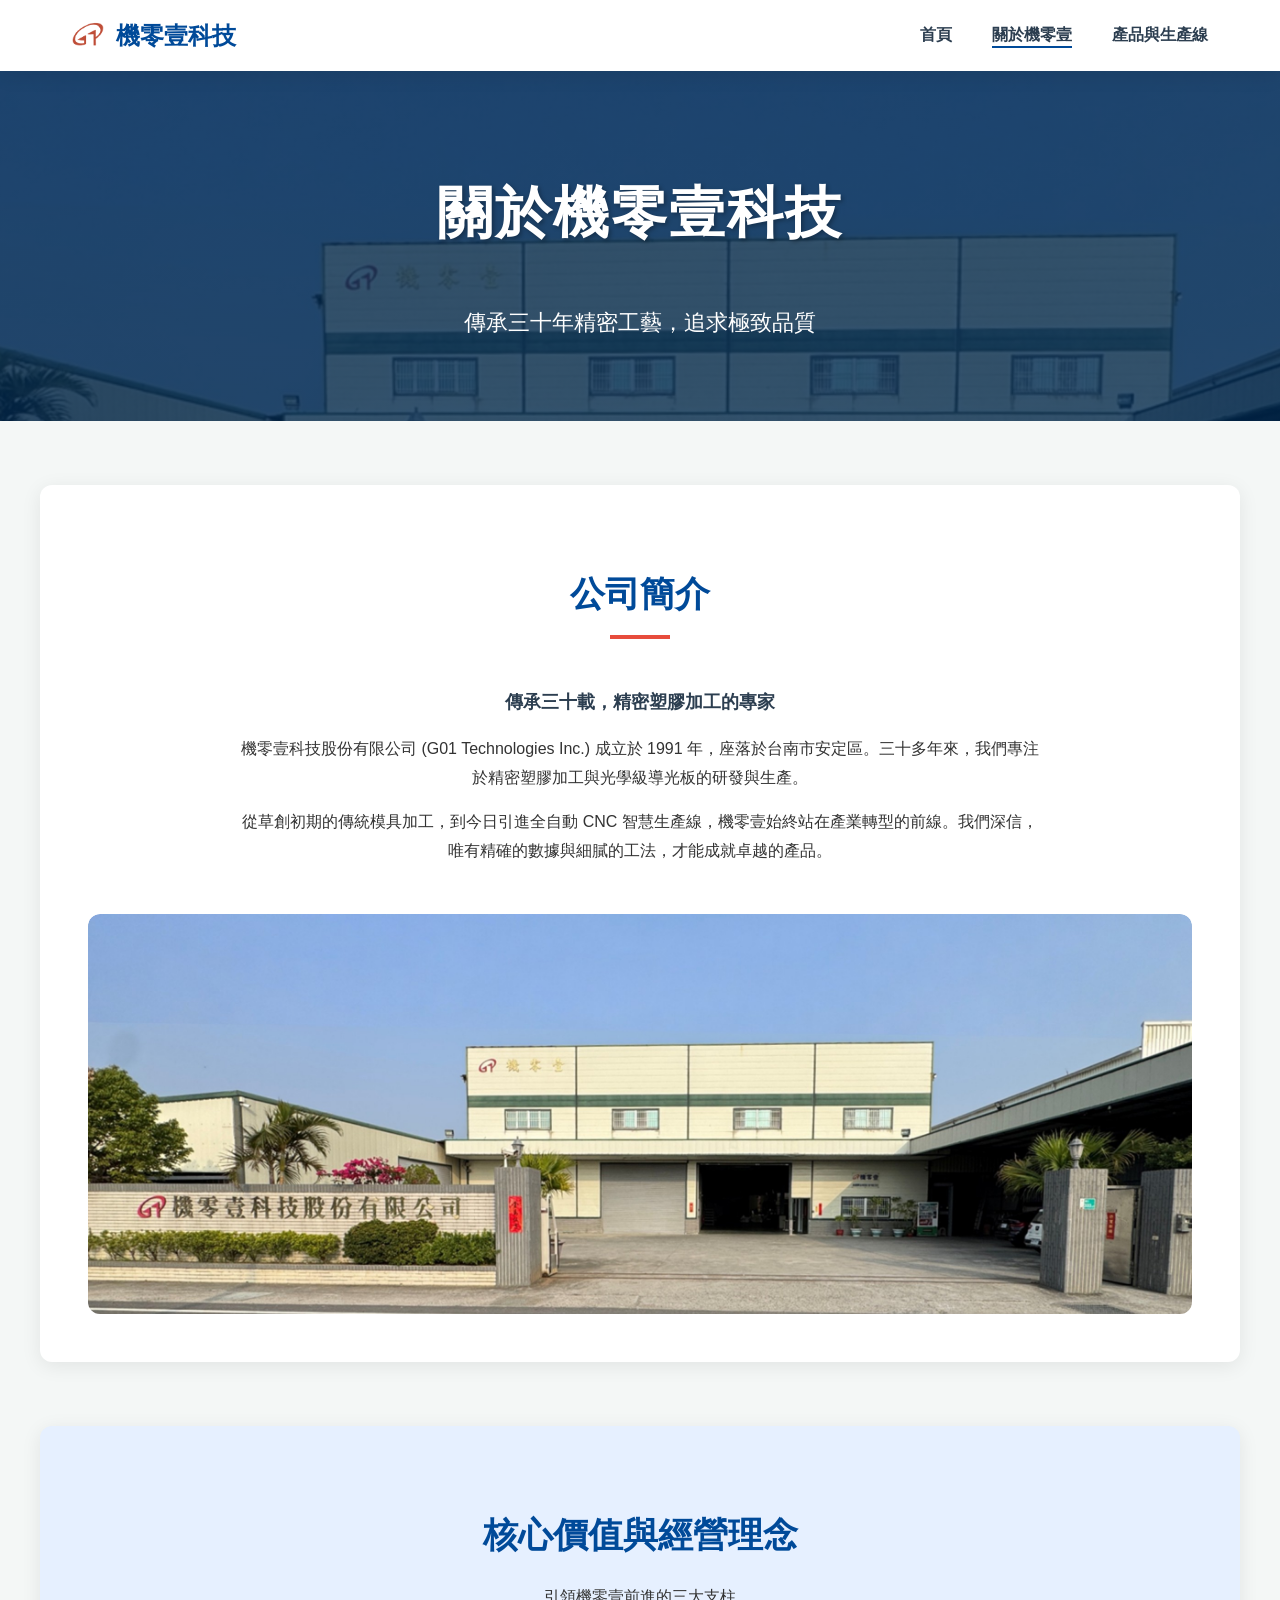
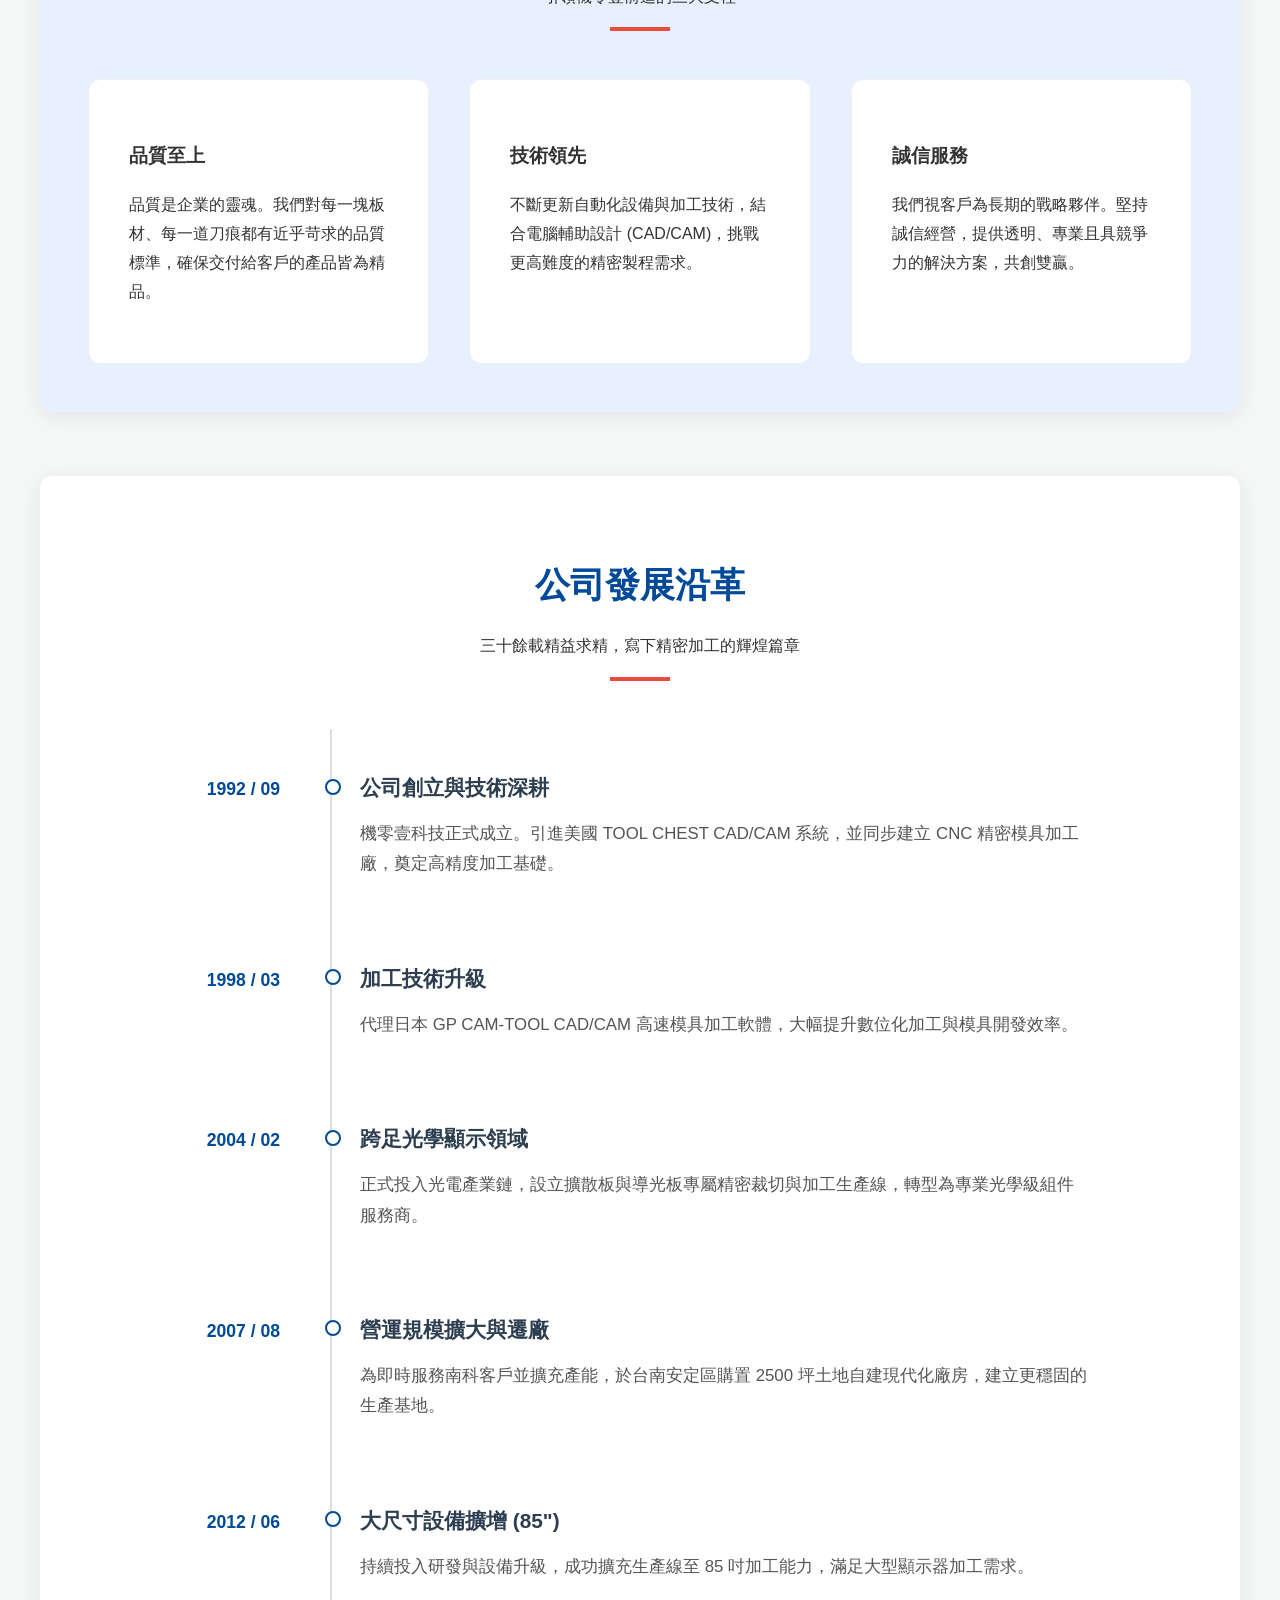
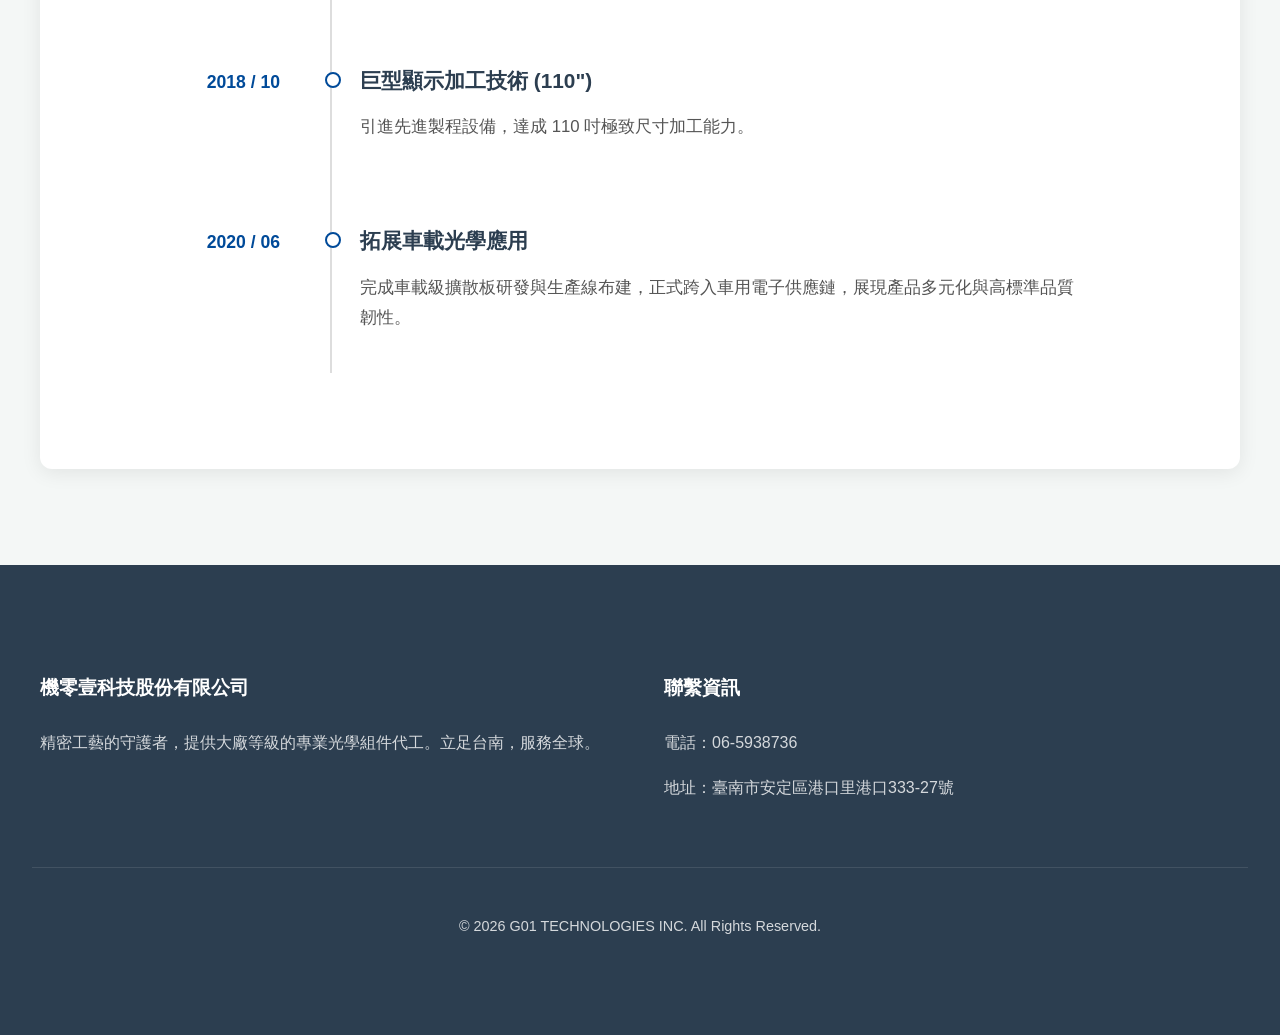
==== about.html @ 7738ad8c "Update Logo icon and modify time line (in about.html)" ====
<!DOCTYPE html>
<html lang="zh-TW">
<head>
    <meta charset="UTF-8">
    <meta name="viewport" content="width=device-width, initial-scale=1.0">
    <title>關於機零壹 - 機零壹科技股份有限公司</title>
    <link rel="icon" href="assets/images/機零壹Logo.jpg" type="image/jpeg">
    <link rel="stylesheet" href="assets/style.css">
</head>
<body>
    <header>
        <nav>
            <a href="index.html" class="logo">
                <img src="assets/images/53ba9e29c291a5ccbac14b55e2edae43.jpg" alt="G01 Logo">
                <span>機零壹科技</span>
            </a>
            <ul class="nav-links">
                <li><a href="index.html">首頁</a></li>
                <li><a href="about.html" class="active">關於機零壹</a></li>
                <li><a href="products.html">產品與生產線</a></li>
            </ul>
        </nav>
    </header>

    <main>
        <div class="hero" style="height: 350px; background-image: linear-gradient(rgba(0,40,80,0.8), rgba(0,40,80,0.8)), url('assets/images/大門.jpg');">
            <h1>關於機零壹科技</h1>
            <p>傳承三十年精密工藝，追求極致品質</p>
        </div>

        <section id="company-profile" style="text-align: center;">
            <div class="section-title">
                <h2>公司簡介</h2>
            </div>
            <div style="max-width: 800px; margin: 0 auto 3rem auto;">
                <p style="font-size: 1.1rem; color: var(--secondary-color); font-weight: 600; margin-bottom: 1rem;">傳承三十載，精密塑膠加工的專家</p>
                <p>機零壹科技股份有限公司 (G01 Technologies Inc.) 成立於 1991 年，座落於台南市安定區。三十多年來，我們專注於精密塑膠加工與光學級導光板的研發與生產。</p>
                <p>從草創初期的傳統模具加工，到今日引進全自動 CNC 智慧生產線，機零壹始終站在產業轉型的前線。我們深信，唯有精確的數據與細膩的工法，才能成就卓越的產品。</p>
            </div>
            <div class="block-image" style="width: 100%; max-height: 400px; overflow: hidden; border-radius: 12px;">
                <img src="assets/images/大門.jpg" alt="公司大門" style="width: 100%; height: 100%; object-fit: cover;">
            </div>
        </section>

        <section id="philosophy" style="background-color: var(--primary-light); border: none;">
            <div class="section-title">
                <h2>核心價值與經營理念</h2>
                <p>引領機零壹前進的三大支柱</p>
            </div>
            <div class="grid">
                <div class="card">
                    <h3>品質至上</h3>
                    <p>品質是企業的靈魂。我們對每一塊板材、每一道刀痕都有近乎苛求的品質標準，確保交付給客戶的產品皆為精品。</p>
                </div>
                <div class="card">
                    <h3>技術領先</h3>
                    <p>不斷更新自動化設備與加工技術，結合電腦輔助設計 (CAD/CAM)，挑戰更高難度的精密製程需求。</p>
                </div>
                <div class="card">
                    <h3>誠信服務</h3>
                    <p>我們視客戶為長期的戰略夥伴。堅持誠信經營，提供透明、專業且具競爭力的解決方案，共創雙贏。</p>
                </div>
            </div>
        </section>

        <section id="history">
            <div class="section-title">
                <h2>公司發展沿革</h2>
                <p>三十餘載精益求精，寫下精密加工的輝煌篇章</p>
            </div>
            
            <div class="timeline">
                <div class="timeline-item">
                    <div class="timeline-date">1992 / 09</div>
                    <div class="timeline-content">
                        <h4>公司創立與技術深耕</h4>
                        <p>機零壹科技正式成立。引進美國 TOOL CHEST CAD/CAM 系統，並同步建立 CNC 精密模具加工廠，奠定高精度加工基礎。</p>
                    </div>
                </div>

                <div class="timeline-item">
                    <div class="timeline-date">1998 / 03</div>
                    <div class="timeline-content">
                        <h4>加工技術升級</h4>
                        <p>代理日本 GP CAM-TOOL CAD/CAM 高速模具加工軟體，大幅提升數位化加工與模具開發效率。</p>
                    </div>
                </div>

                <div class="timeline-item">
                    <div class="timeline-date">2004 / 02</div>
                    <div class="timeline-content">
                        <h4>跨足光學顯示領域</h4>
                        <p>正式投入光電產業鏈，設立擴散板與導光板專屬精密裁切與加工生產線，轉型為專業光學級組件服務商。</p>
                    </div>
                </div>

                <div class="timeline-item">
                    <div class="timeline-date">2007 / 08</div>
                    <div class="timeline-content">
                        <h4>營運規模擴大與遷廠</h4>
                        <p>為即時服務南科客戶並擴充產能，於台南安定區購置 2500 坪土地自建現代化廠房，建立更穩固的生產基地。</p>
                    </div>
                </div>

                <div class="timeline-item">
                    <div class="timeline-date">2012 / 06</div>
                    <div class="timeline-content">
                        <h4>大尺寸設備擴增 (85")</h4>
                        <p>持續投入研發與設備升級，成功擴充生產線至 85 吋加工能力，滿足大型顯示器加工需求。</p>
                    </div>
                </div>

                <div class="timeline-item">
                    <div class="timeline-date">2018 / 10</div>
                    <div class="timeline-content">
                        <h4>巨型顯示加工技術 (110")</h4>
                        <p>引進先進製程設備，達成 110 吋極致尺寸加工能力。</p>
                    </div>
                </div>

                <div class="timeline-item">
                    <div class="timeline-date">2020 / 06</div>
                    <div class="timeline-content">
                        <h4>拓展車載光學應用</h4>
                        <p>完成車載級擴散板研發與生產線布建，正式跨入車用電子供應鏈，展現產品多元化與高標準品質韌性。</p>
                    </div>
                </div>
            </div>
        </section>
    </main>

    <footer>
        <div class="footer-content">
            <div class="footer-section">
                <h4>機零壹科技股份有限公司</h4>
                <p>精密工藝的守護者，提供大廠等級的專業光學組件代工。立足台南，服務全球。</p>
            </div>
            <div class="footer-section">
                <h4>聯繫資訊</h4>
                <p>電話：06-5938736</p>
                <p>地址：臺南市安定區港口里港口333-27號</p>
            </div>
        </div>
        <div class="footer-bottom">
            <p>&copy; 2026 G01 TECHNOLOGIES INC. All Rights Reserved.</p>
        </div>
    </footer>
</body>
</html>
---- assets/style.css ----
/* G01 Technology - Professional Style */
:root {
    --primary-color: #004a99;
    --primary-light: #e6f0ff;
    --secondary-color: #2c3e50;
    --accent-color: #e74c3c;
    --bg-color: #f4f7f6;
    --text-color: #333;
    --white: #ffffff;
    --shadow: 0 4px 20px rgba(0,0,0,0.08);
}

* {
    box-sizing: border-box;
    transition: all 0.3s ease;
}

body {
    font-family: 'Segoe UI', "Microsoft JhengHei", Arial, sans-serif;
    line-height: 1.8;
    color: var(--text-color);
    background-color: var(--bg-color);
    margin: 0;
}

header {
    background-color: rgba(255,255,255,0.95);
    backdrop-filter: blur(10px);
    box-shadow: var(--shadow);
    position: sticky;
    top: 0;
    z-index: 1000;
}

nav {
    display: flex;
    justify-content: space-between;
    align-items: center;
    max-width: 1200px;
    margin: 0 auto;
    padding: 0.8rem 2rem;
}

.logo {
    display: flex;
    align-items: center;
    text-decoration: none;
    font-weight: 800;
    font-size: 1.5rem;
    color: var(--primary-color);
}

.logo img {
    height: 45px;
    width: auto;
    object-fit: contain;
    margin-right: 12px;
}

.nav-links {
    list-style: none;
    display: flex;
    gap: 2.5rem;
    margin: 0;
}

.nav-links a {
    text-decoration: none;
    color: var(--secondary-color);
    font-weight: 600;
    position: relative;
}

.nav-links a:after {
    content: '';
    position: absolute;
    width: 0;
    height: 2px;
    bottom: -5px;
    left: 0;
    background-color: var(--primary-color);
    transition: width 0.3s;
}

.nav-links a:hover:after, .nav-links a.active:after {
    width: 100%;
}

.hero {
    position: relative;
    height: 550px;
    display: flex;
    flex-direction: column;
    justify-content: center;
    align-items: center;
    color: var(--white);
    text-align: center;
    /* 使用深藍色調的半透明遮罩，增強文字辨識度與質感 */
    background: linear-gradient(rgba(0, 15, 30, 0.8), rgba(0, 30, 60, 0.65)), url('images/2db361edc32a4b70044582b040d5e3ff.jpg');
    background-size: cover;
    background-position: center;
    background-attachment: fixed;
}

.hero h1 {
    font-size: 3.5rem;
    margin-bottom: 1rem;
    letter-spacing: 2px;
    text-shadow: 2px 2px 4px rgba(0,0,0,0.3);
}

.hero p {
    font-size: 1.4rem;
    max-width: 800px;
}

section {
    max-width: 1200px;
    margin: 4rem auto;
    padding: 3rem;
    background-color: var(--white);
    border-radius: 12px;
    box-shadow: var(--shadow);
}

.section-title {
    text-align: center;
    margin-bottom: 3rem;
}

.section-title h2 {
    font-size: 2.2rem;
    color: var(--primary-color);
    margin-bottom: 0.5rem;
}

.section-title::after {
    content: '';
    display: block;
    width: 60px;
    height: 4px;
    background-color: var(--accent-color);
    margin: 10px auto;
}

.grid {
    display: grid;
    grid-template-columns: repeat(auto-fit, minmax(320px, 1fr));
    gap: 2.5rem;
}

.card {
    padding: 2.5rem;
    background: var(--white);
    border-radius: 12px;
    border: 1px solid #eee;
    text-align: left;
    height: 100%;
}

.card:hover {
    transform: translateY(-10px);
    box-shadow: 0 15px 35px rgba(0,0,0,0.1);
}

.card i {
    font-size: 2.5rem;
    color: var(--primary-color);
    margin-bottom: 1.5rem;
    display: block;
}

.image-text-block {
    display: flex;
    align-items: center;
    gap: 4rem;
    margin-bottom: 4rem;
}

.image-text-block:nth-child(even) {
    flex-direction: row-reverse;
}

.block-image {
    flex: 1;
}

.block-image img {
    width: 100%;
    border-radius: 12px;
    box-shadow: var(--shadow);
}

.block-text {
    flex: 1;
}

.stats-container {
    background-color: var(--primary-color);
    color: var(--white);
    display: flex;
    justify-content: space-around;
    padding: 4rem 2rem;
    text-align: center;
    border-radius: 12px;
    margin-top: 4rem;
}

.stat-item h3 {
    font-size: 2.5rem;
    margin-bottom: 0;
}

footer {
    background-color: var(--secondary-color);
    color: rgba(255,255,255,0.8);
    padding: 5rem 2rem;
    margin-top: 6rem;
}

.footer-content {
    max-width: 1200px;
    margin: 0 auto;
    display: grid;
    grid-template-columns: repeat(auto-fit, minmax(250px, 1fr));
    gap: 3rem;
    text-align: left;
}

.footer-section h4 {
    color: var(--white);
    margin-bottom: 1.5rem;
    font-size: 1.2rem;
}

.footer-info a {
    color: #3498db;
    text-decoration: none;
}

.footer-bottom {
    border-top: 1px solid rgba(255,255,255,0.1);
    margin-top: 3rem;
    padding-top: 2rem;
    text-align: center;
    font-size: 0.9rem;
}

/* Photo Gallery Specific */
.gallery {
    display: grid;
    grid-template-columns: repeat(auto-fill, minmax(250px, 1fr));
    gap: 15px;
}

.gallery-item {
    overflow: hidden;
    border-radius: 8px;
    height: 200px;
}

.gallery-item img {
    width: 100%;
    height: 100%;
    object-fit: cover;
    transition: transform 0.5s;
}

.gallery-item:hover img {
    transform: scale(1.1);
}

/* Timeline Design */
.timeline {
    position: relative;
    max-width: 900px;
    margin: 3rem auto;
    padding: 0;
}

.timeline::after {
    content: '';
    position: absolute;
    width: 2px;
    background-color: #ddd;
    top: 0;
    bottom: 0;
    left: 140px;
}

.timeline-item {
    padding: 2.5rem 0;
    position: relative;
    display: flex;
    align-items: flex-start;
}

.timeline-date {
    width: 120px;
    padding-right: 30px;
    text-align: right;
    font-weight: 700;
    color: var(--primary-color);
    font-size: 1.1rem;
    flex-shrink: 0;
    margin-top: 5px;
}

.timeline-item::after {
    content: '';
    position: absolute;
    width: 12px;
    height: 12px;
    left: 135px;
    background-color: var(--white);
    border: 2px solid var(--primary-color);
    top: 3.1rem;
    border-radius: 50%;
    z-index: 1;
}

.timeline-content {
    padding-left: 50px;
    flex-grow: 1;
}

.timeline-content h4 {
    margin: 0 0 0.8rem 0;
    color: var(--secondary-color);
    font-size: 1.3rem;
    font-weight: 700;
}

.timeline-content p {
    margin: 0;
    color: #555;
    line-height: 1.8;
    font-size: 1.05rem;
}

@media (max-width: 768px) {
    .timeline::after { left: 15px; }
    .timeline-item { flex-direction: column; padding: 1.5rem 0 1.5rem 40px; }
    .timeline-date { text-align: left; width: auto; padding-bottom: 8px; margin-top: 0; }
    .timeline-item::after { left: 10px; top: 1.9rem; }
    .timeline-content { padding-left: 0; }
}

@media (max-width: 768px) {
    .image-text-block, .image-text-block:nth-child(even) {
        flex-direction: column;
    }
    .hero h1 { font-size: 2.5rem; }
}
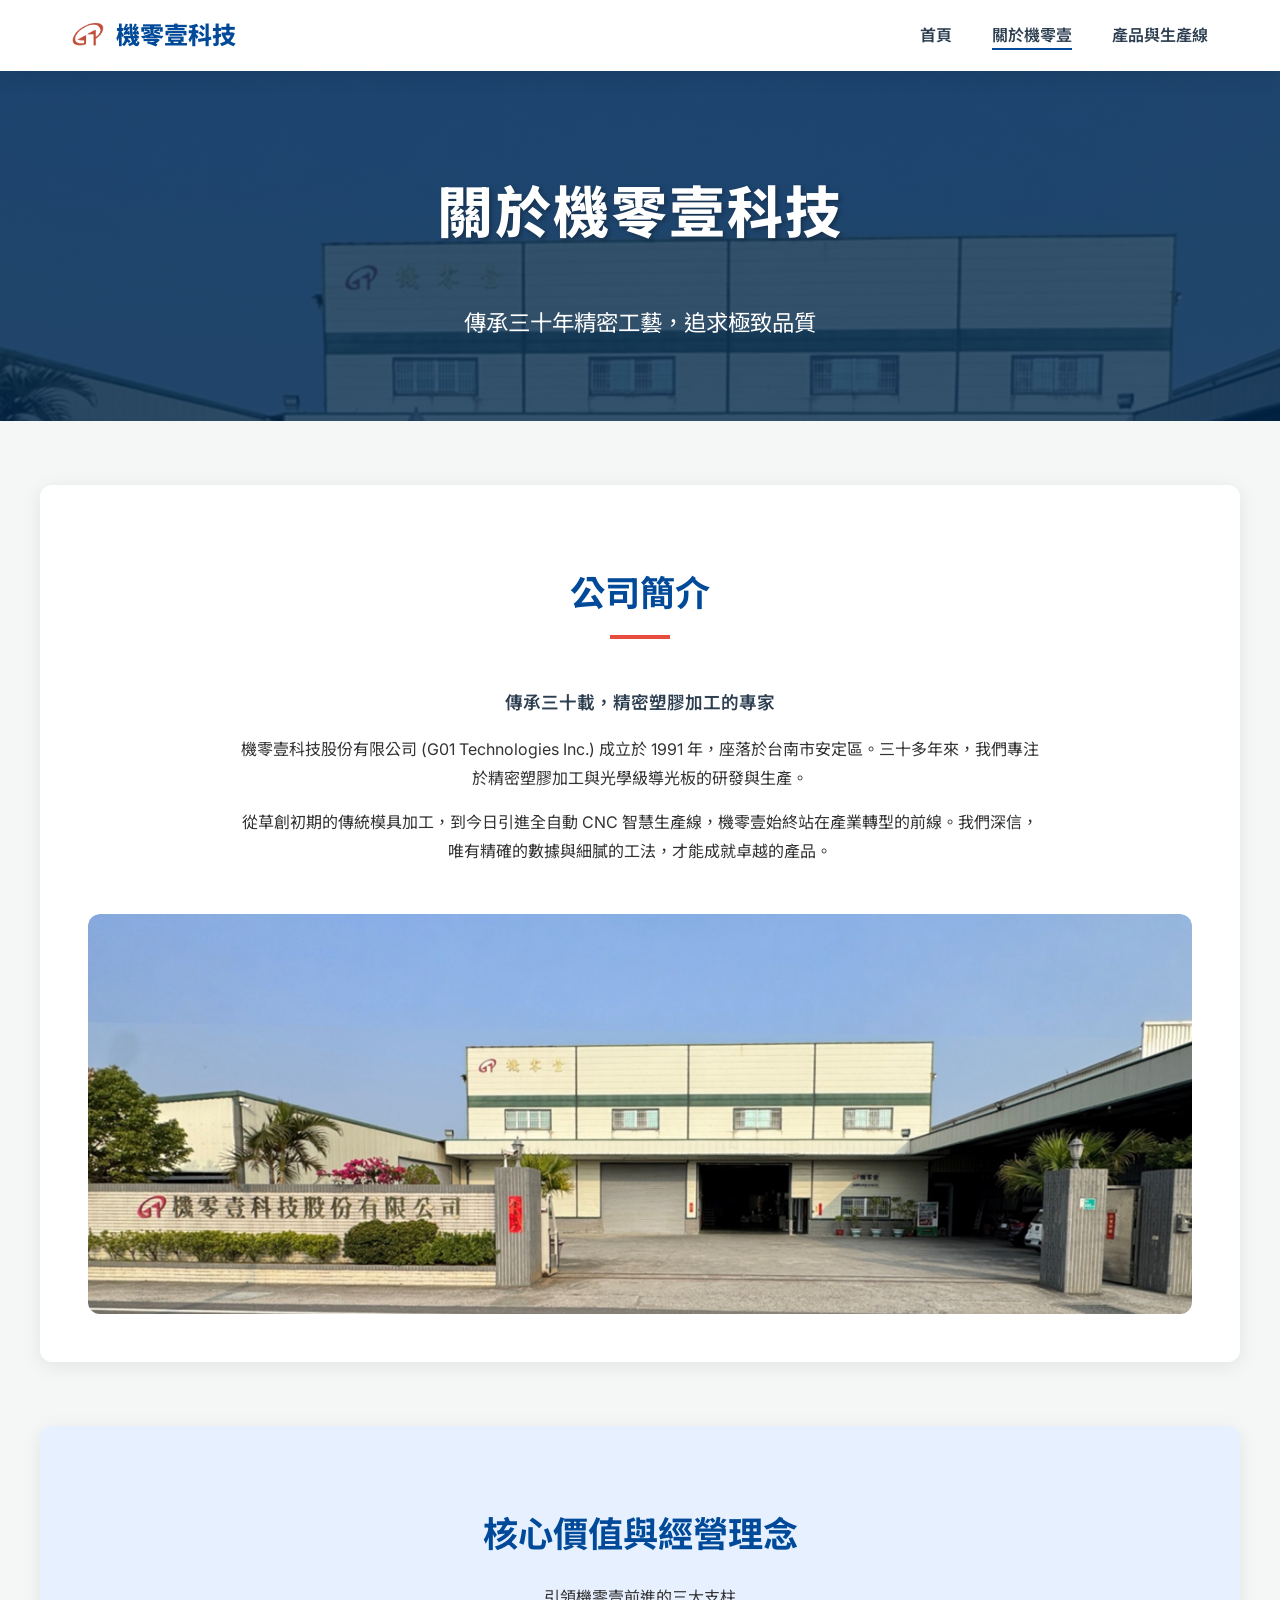
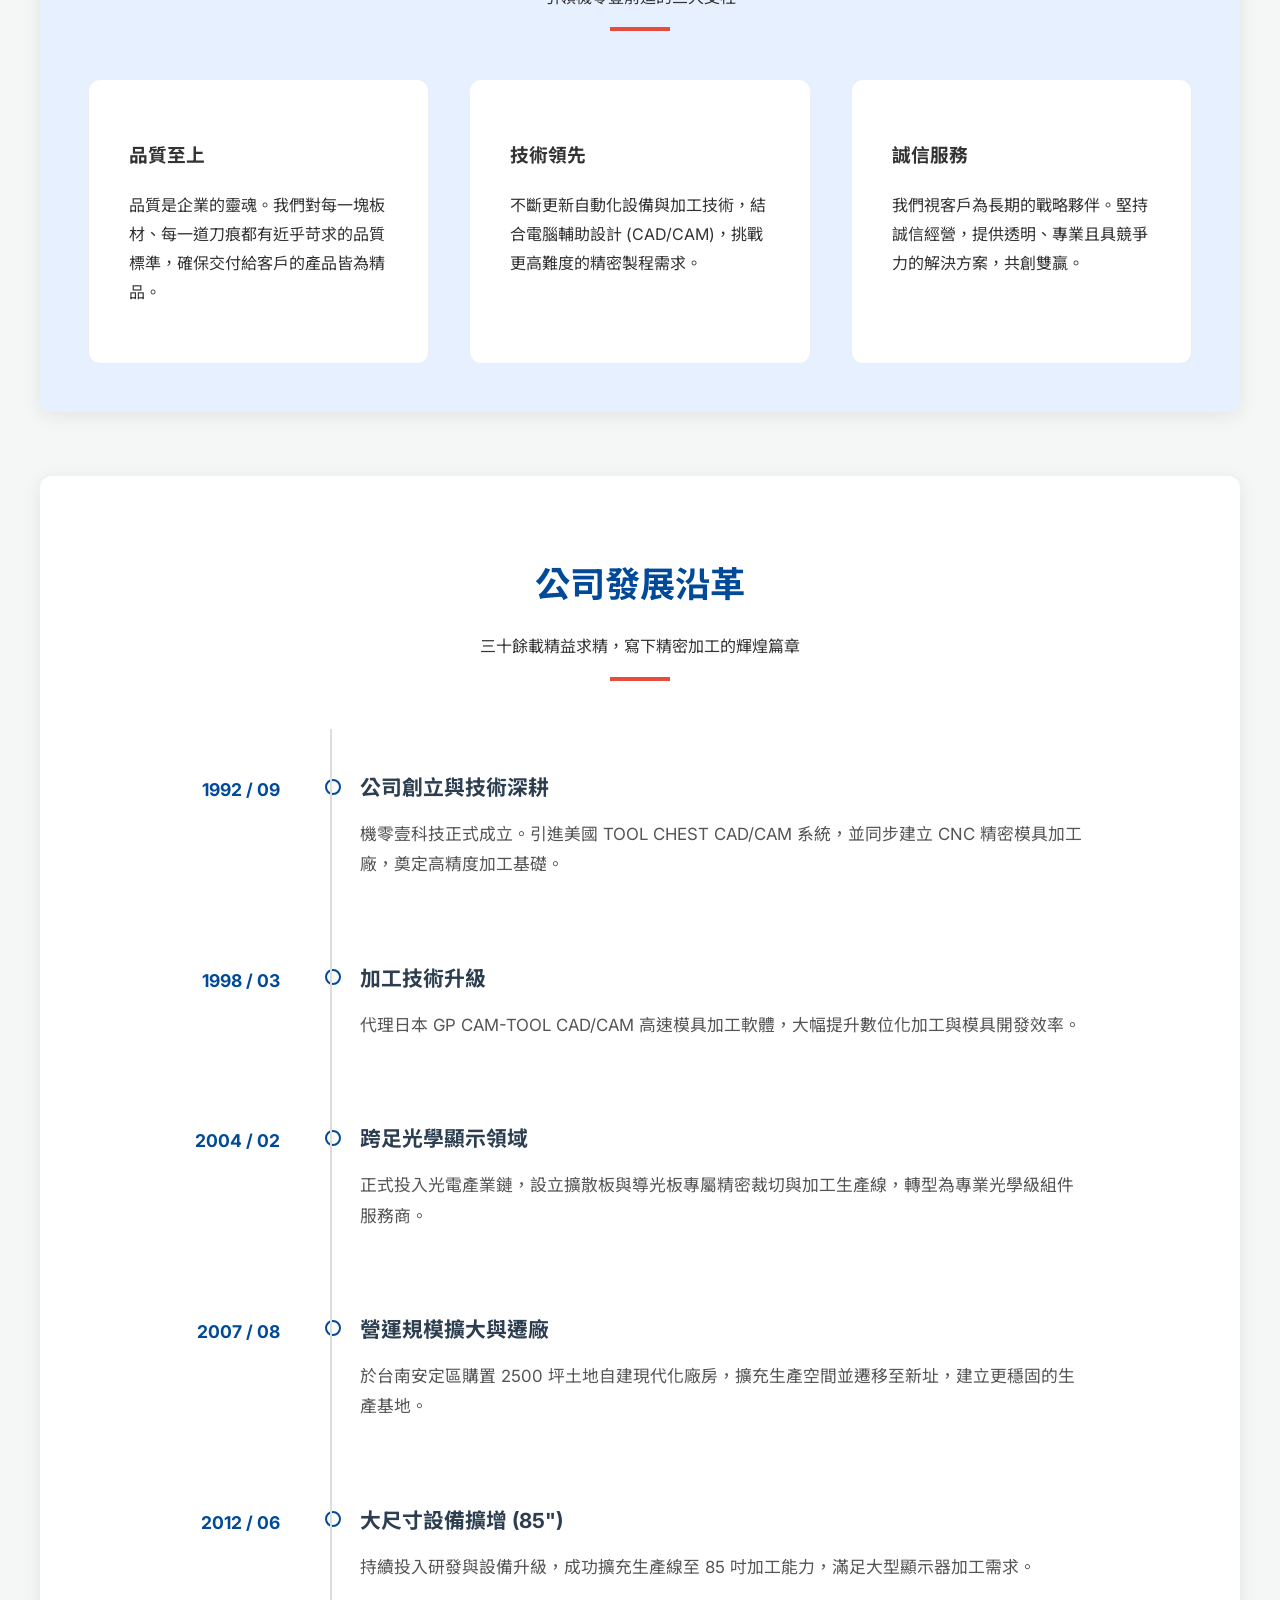
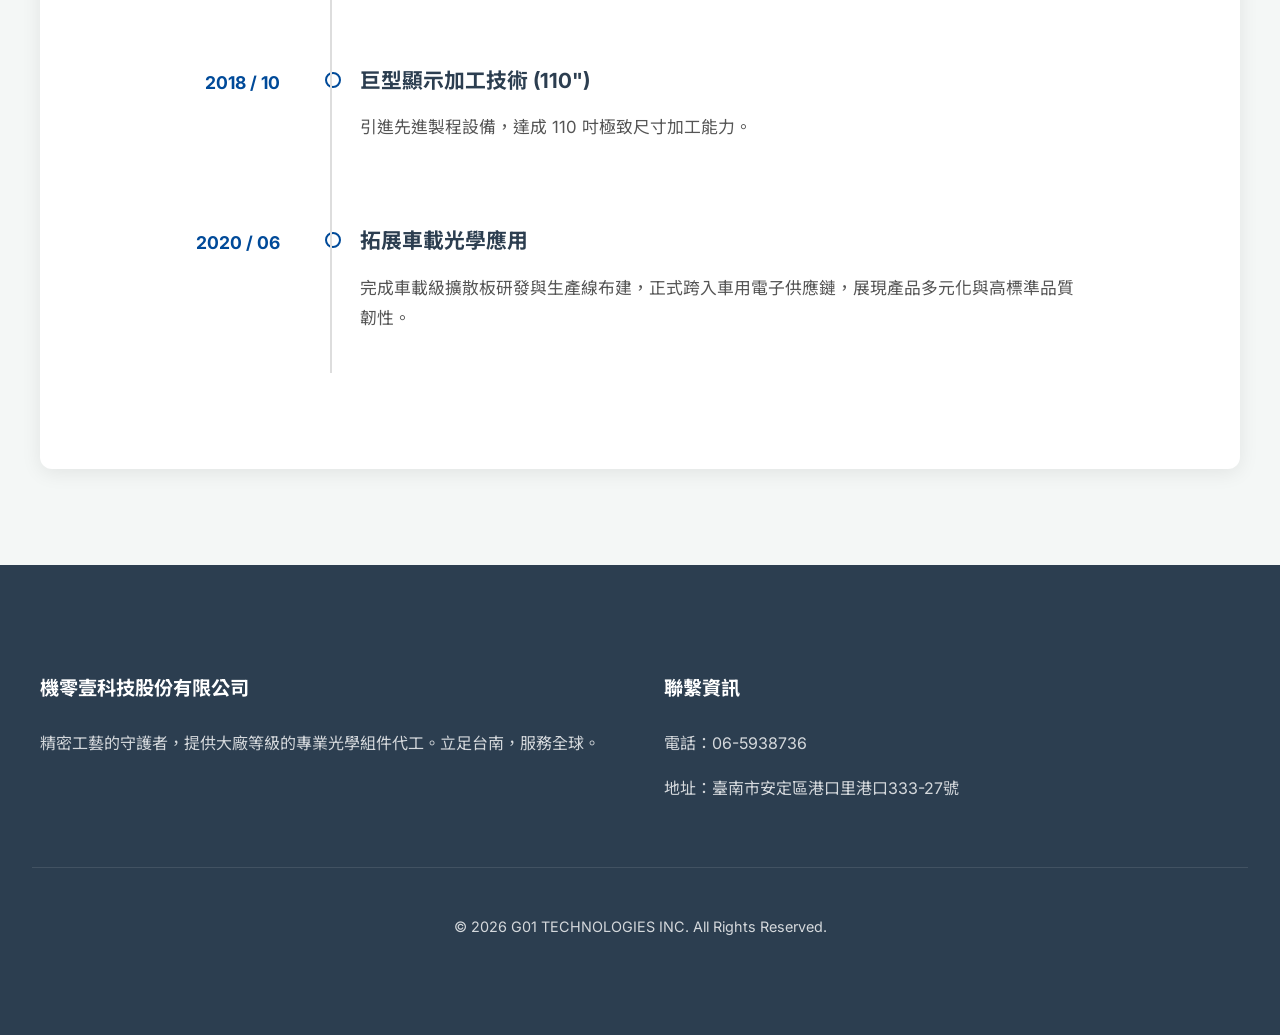
==== commit 7dc75a4d: "Update the display animation every pages" ====
--- a/about.html
+++ b/about.html
@@ -28,7 +28,7 @@
             <p>傳承三十年精密工藝，追求極致品質</p>
         </div>
 
-        <section id="company-profile" style="text-align: center;">
+        <section id="company-profile" class="reveal" style="text-align: center;">
             <div class="section-title">
                 <h2>公司簡介</h2>
             </div>
@@ -42,7 +42,7 @@
             </div>
         </section>
 
-        <section id="philosophy" style="background-color: var(--primary-light); border: none;">
+        <section id="philosophy" class="reveal" style="background-color: var(--primary-light); border: none;">
             <div class="section-title">
                 <h2>核心價值與經營理念</h2>
                 <p>引領機零壹前進的三大支柱</p>
@@ -64,7 +64,7 @@
         </section>
 
         <section id="history">
-            <div class="section-title">
+            <div class="section-title reveal">
                 <h2>公司發展沿革</h2>
                 <p>三十餘載精益求精，寫下精密加工的輝煌篇章</p>
             </div>
@@ -98,7 +98,7 @@
                     <div class="timeline-date">2007 / 08</div>
                     <div class="timeline-content">
                         <h4>營運規模擴大與遷廠</h4>
-                        <p>為即時服務南科客戶並擴充產能，於台南安定區購置 2500 坪土地自建現代化廠房，建立更穩固的生產基地。</p>
+                        <p>於台南安定區購置 2500 坪土地自建現代化廠房，擴充生產空間並遷移至新址，建立更穩固的生產基地。</p>
                     </div>
                 </div>
 
@@ -145,5 +145,23 @@
             <p>&copy; 2026 G01 TECHNOLOGIES INC. All Rights Reserved.</p>
         </div>
     </footer>
+
+    <script>
+        const observerOptions = {
+            threshold: 0.1
+        };
+
+        const observer = new IntersectionObserver((entries) => {
+            entries.forEach(entry => {
+                if (entry.isIntersecting) {
+                    entry.target.classList.add('active');
+                }
+            });
+        }, observerOptions);
+
+        document.querySelectorAll('.reveal, .timeline-item').forEach(el => {
+            observer.observe(el);
+        });
+    </script>
 </body>
 </html>
--- a/assets/style.css
+++ b/assets/style.css
@@ -1,3 +1,5 @@
+@import url('https://fonts.googleapis.com/css2?family=Inter:wght@400;700;800&family=Noto+Sans+TC:wght@300;400;500;700&display=swap');
+
 /* G01 Technology - Professional Style */
 :root {
     --primary-color: #004a99;
@@ -16,7 +18,7 @@
 }
 
 body {
-    font-family: 'Segoe UI', "Microsoft JhengHei", Arial, sans-serif;
+    font-family: 'Inter', 'Noto Sans TC', "Microsoft JhengHei", sans-serif;
     line-height: 1.8;
     color: var(--text-color);
     background-color: var(--bg-color);
@@ -95,7 +97,6 @@
     align-items: center;
     color: var(--white);
     text-align: center;
-    /* 使用深藍色調的半透明遮罩，增強文字辨識度與質感 */
     background: linear-gradient(rgba(0, 15, 30, 0.8), rgba(0, 30, 60, 0.65)), url('images/2db361edc32a4b70044582b040d5e3ff.jpg');
     background-size: cover;
     background-position: center;
@@ -103,6 +104,7 @@
 }
 
 .hero h1 {
+    font-weight: 800;
     font-size: 3.5rem;
     margin-bottom: 1rem;
     letter-spacing: 2px;
@@ -163,13 +165,6 @@
     box-shadow: 0 15px 35px rgba(0,0,0,0.1);
 }
 
-.card i {
-    font-size: 2.5rem;
-    color: var(--primary-color);
-    margin-bottom: 1.5rem;
-    display: block;
-}
-
 .image-text-block {
     display: flex;
     align-items: center;
@@ -233,11 +228,6 @@
     font-size: 1.2rem;
 }
 
-.footer-info a {
-    color: #3498db;
-    text-decoration: none;
-}
-
 .footer-bottom {
     border-top: 1px solid rgba(255,255,255,0.1);
     margin-top: 3rem;
@@ -246,7 +236,7 @@
     font-size: 0.9rem;
 }
 
-/* Photo Gallery Specific */
+/* Photo Gallery */
 .gallery {
     display: grid;
     grid-template-columns: repeat(auto-fill, minmax(250px, 1fr));
@@ -293,6 +283,14 @@
     position: relative;
     display: flex;
     align-items: flex-start;
+    opacity: 0;
+    transform: translateX(-20px);
+    transition: all 0.6s ease-out;
+}
+
+.timeline-item.active {
+    opacity: 1;
+    transform: translateX(0);
 }
 
 .timeline-date {
@@ -338,15 +336,25 @@
     font-size: 1.05rem;
 }
 
+/* Animations */
+.reveal {
+    opacity: 0;
+    transform: translateY(30px);
+    transition: all 0.8s ease-out;
+}
+
+.reveal.active {
+    opacity: 1;
+    transform: translateY(0);
+}
+
 @media (max-width: 768px) {
     .timeline::after { left: 15px; }
     .timeline-item { flex-direction: column; padding: 1.5rem 0 1.5rem 40px; }
     .timeline-date { text-align: left; width: auto; padding-bottom: 8px; margin-top: 0; }
     .timeline-item::after { left: 10px; top: 1.9rem; }
     .timeline-content { padding-left: 0; }
-}
-
-@media (max-width: 768px) {
+    
     .image-text-block, .image-text-block:nth-child(even) {
         flex-direction: column;
     }
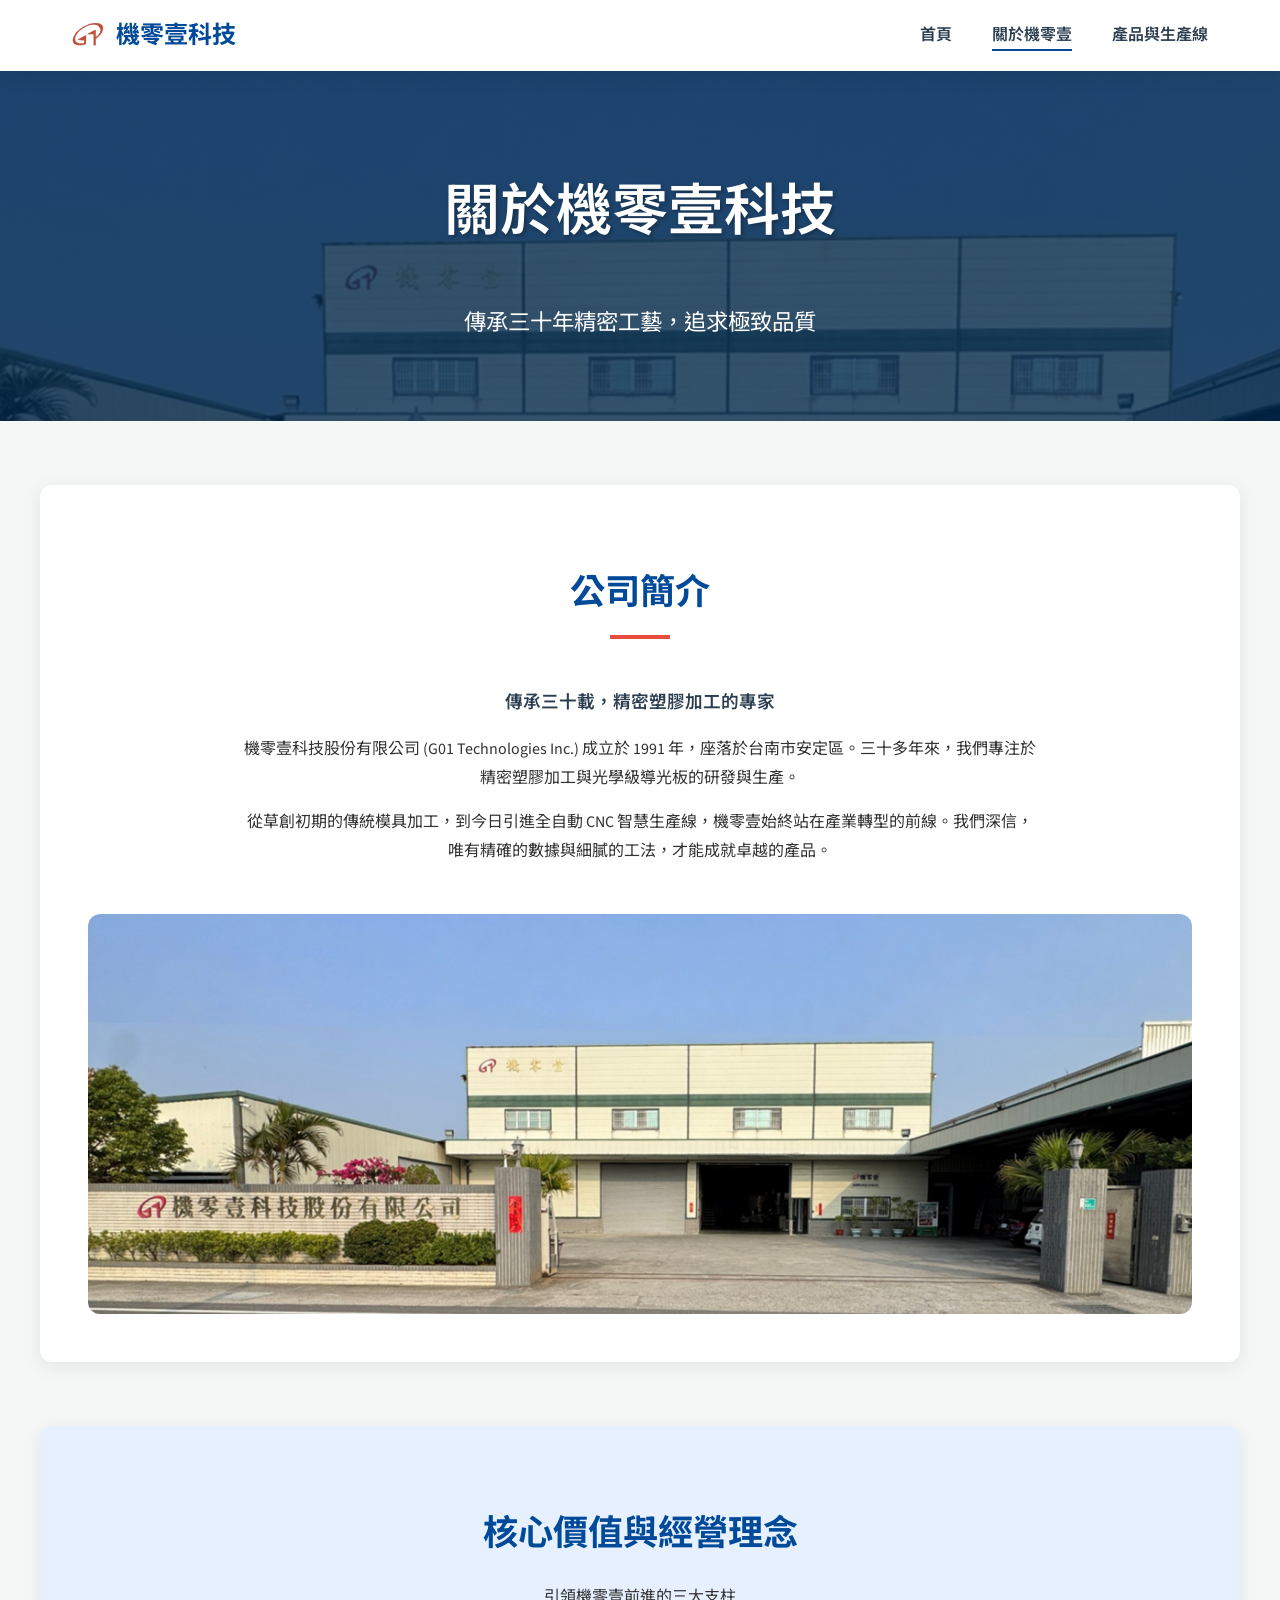
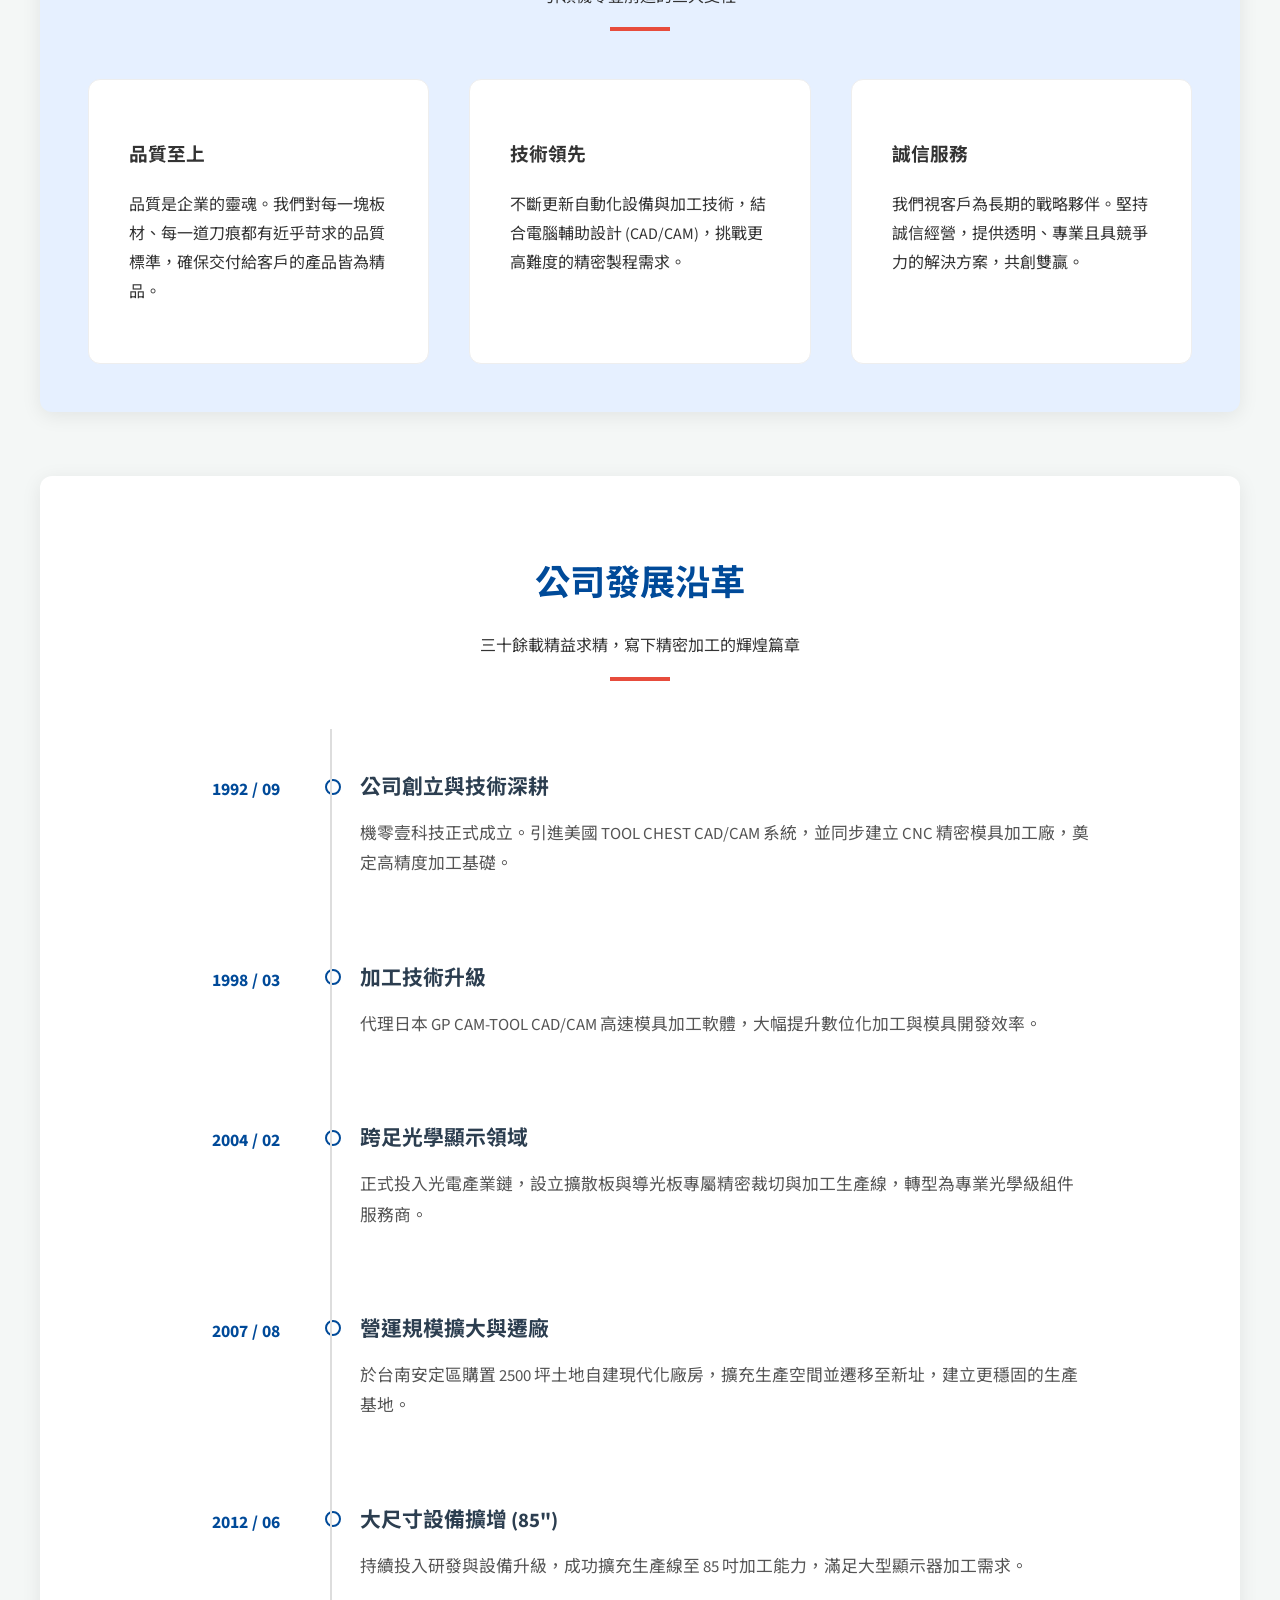
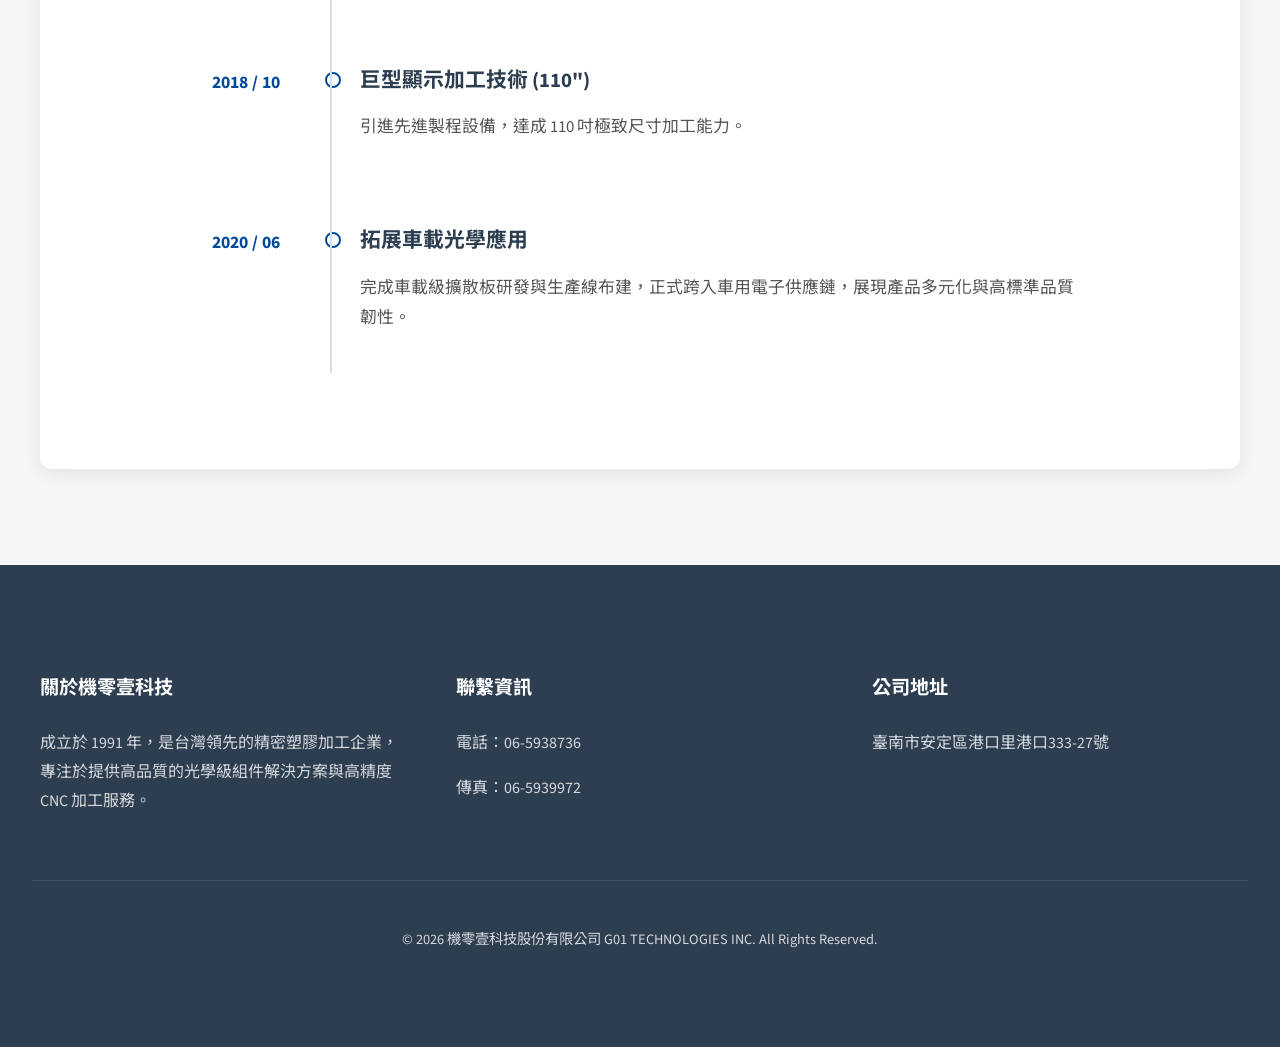
==== commit e2567e99: "Fix the info bottom" ====
--- a/about.html
+++ b/about.html
@@ -132,17 +132,21 @@
     <footer>
         <div class="footer-content">
             <div class="footer-section">
-                <h4>機零壹科技股份有限公司</h4>
-                <p>精密工藝的守護者，提供大廠等級的專業光學組件代工。立足台南，服務全球。</p>
+                <h4>關於機零壹科技</h4>
+                <p>成立於 1991 年，是台灣領先的精密塑膠加工企業，專注於提供高品質的光學級組件解決方案與高精度 CNC 加工服務。</p>
             </div>
             <div class="footer-section">
                 <h4>聯繫資訊</h4>
                 <p>電話：06-5938736</p>
-                <p>地址：臺南市安定區港口里港口333-27號</p>
+                <p>傳真：06-5939972</p>
+            </div>
+            <div class="footer-section">
+                <h4>公司地址</h4>
+                <p>臺南市安定區港口里港口333-27號</p>
             </div>
         </div>
         <div class="footer-bottom">
-            <p>&copy; 2026 G01 TECHNOLOGIES INC. All Rights Reserved.</p>
+            <p>&copy; 2026 機零壹科技股份有限公司 G01 TECHNOLOGIES INC. All Rights Reserved.</p>
         </div>
     </footer>
 
--- a/assets/style.css
+++ b/assets/style.css
@@ -1,4 +1,4 @@
-@import url('https://fonts.googleapis.com/css2?family=Inter:wght@400;700;800&family=Noto+Sans+TC:wght@300;400;500;700&display=swap');
+@import url('https://fonts.googleapis.com/css2?family=Source+Sans+3:wght@400;500;600;700&family=Noto+Sans+TC:wght@300;400;500;700&display=swap');
 
 /* G01 Technology - Professional Style */
 :root {
@@ -18,7 +18,8 @@
 }
 
 body {
-    font-family: 'Inter', 'Noto Sans TC', "Microsoft JhengHei", sans-serif;
+    font-family: 'Source Sans 3', 'Noto Sans TC', "Microsoft JhengHei", sans-serif;
+    font-weight: 400;
     line-height: 1.8;
     color: var(--text-color);
     background-color: var(--bg-color);
@@ -47,7 +48,7 @@
     display: flex;
     align-items: center;
     text-decoration: none;
-    font-weight: 800;
+    font-weight: 700;
     font-size: 1.5rem;
     color: var(--primary-color);
 }
@@ -104,10 +105,10 @@
 }
 
 .hero h1 {
-    font-weight: 800;
+    font-weight: 600;
     font-size: 3.5rem;
     margin-bottom: 1rem;
-    letter-spacing: 2px;
+    letter-spacing: normal;
     text-shadow: 2px 2px 4px rgba(0,0,0,0.3);
 }
 
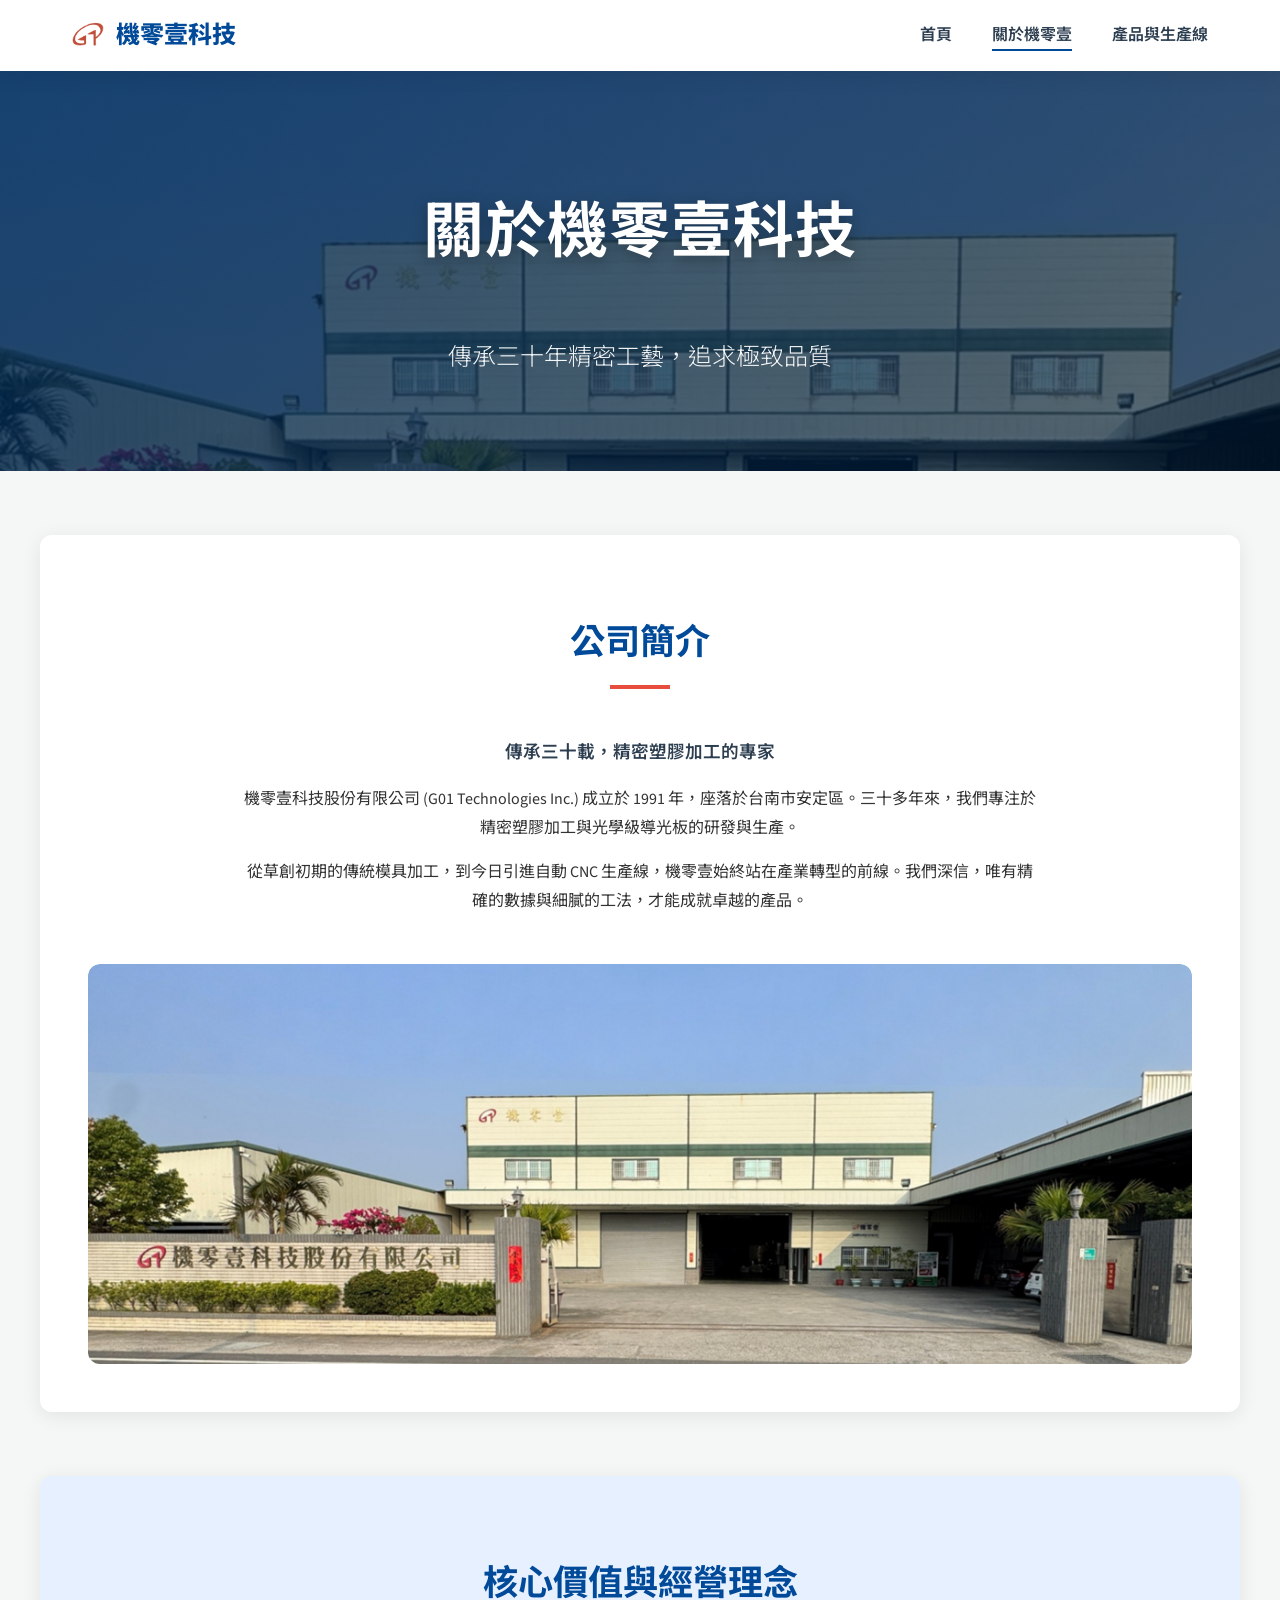
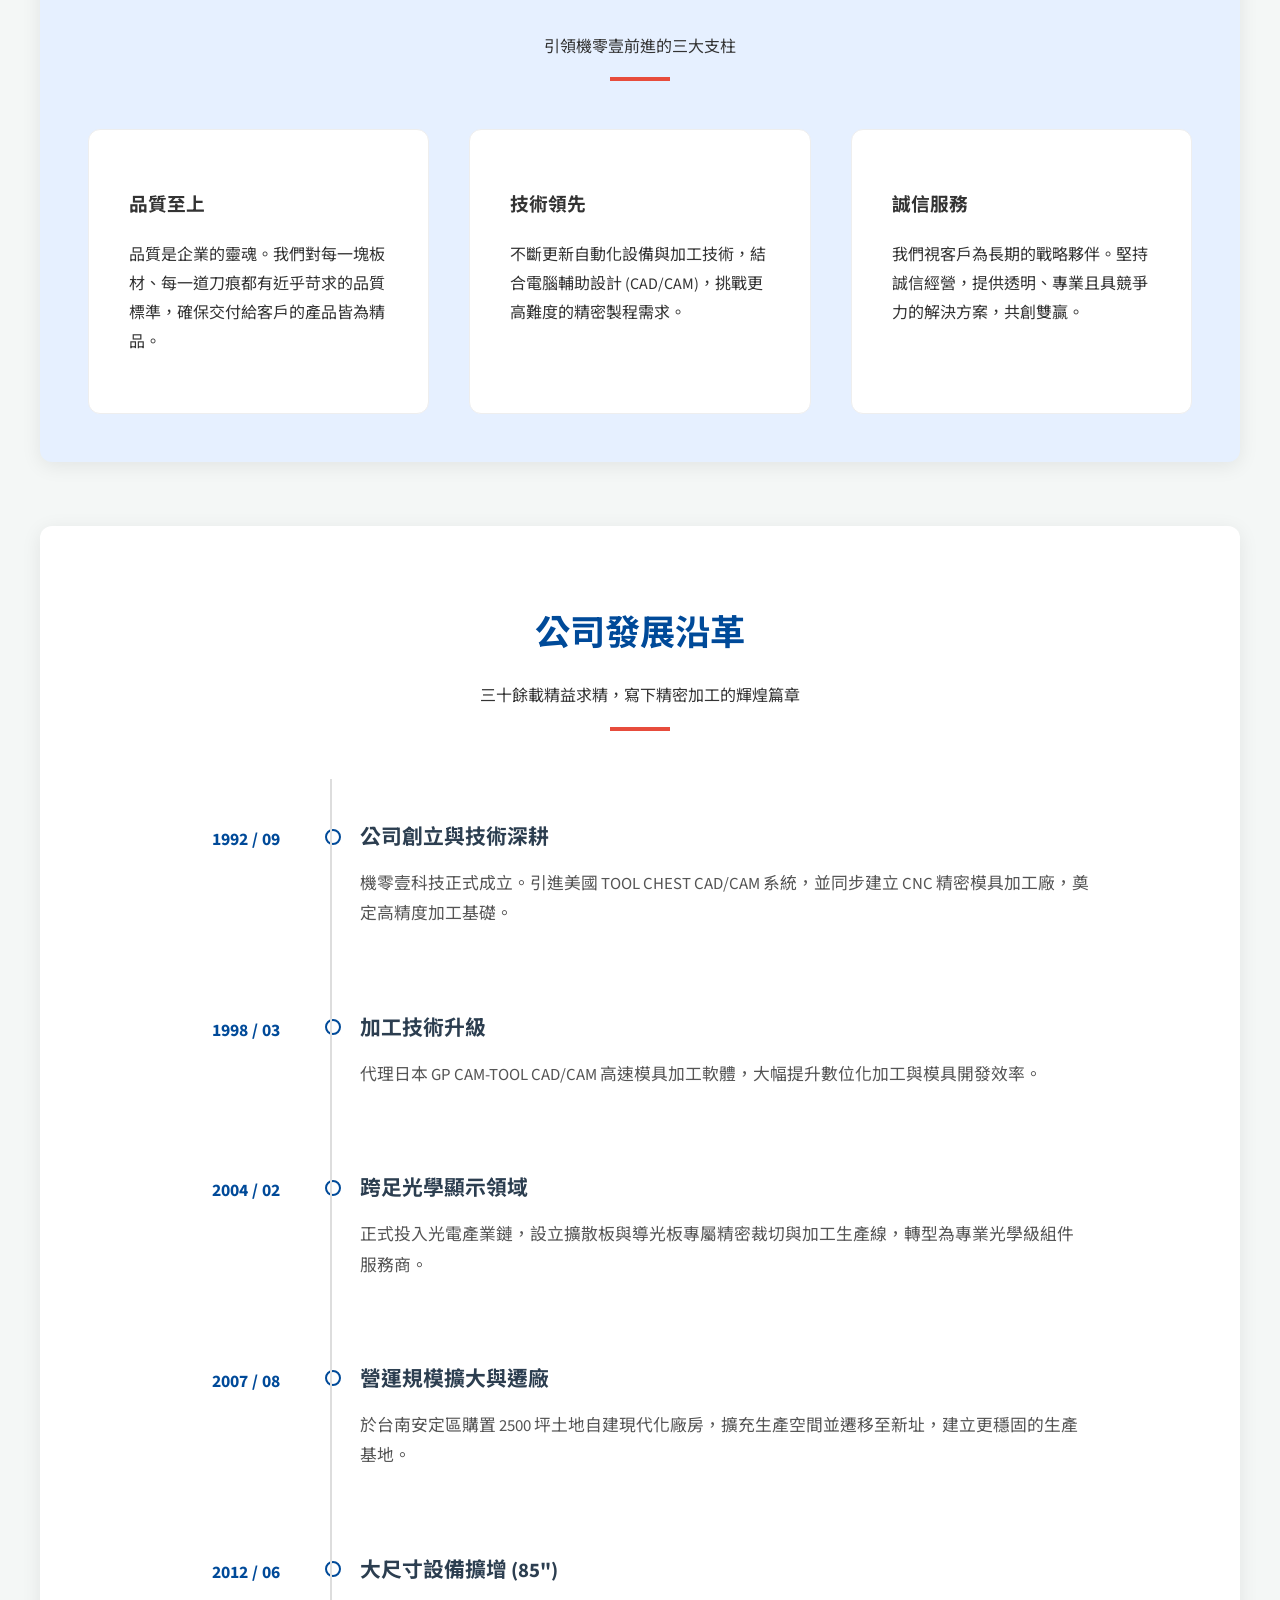
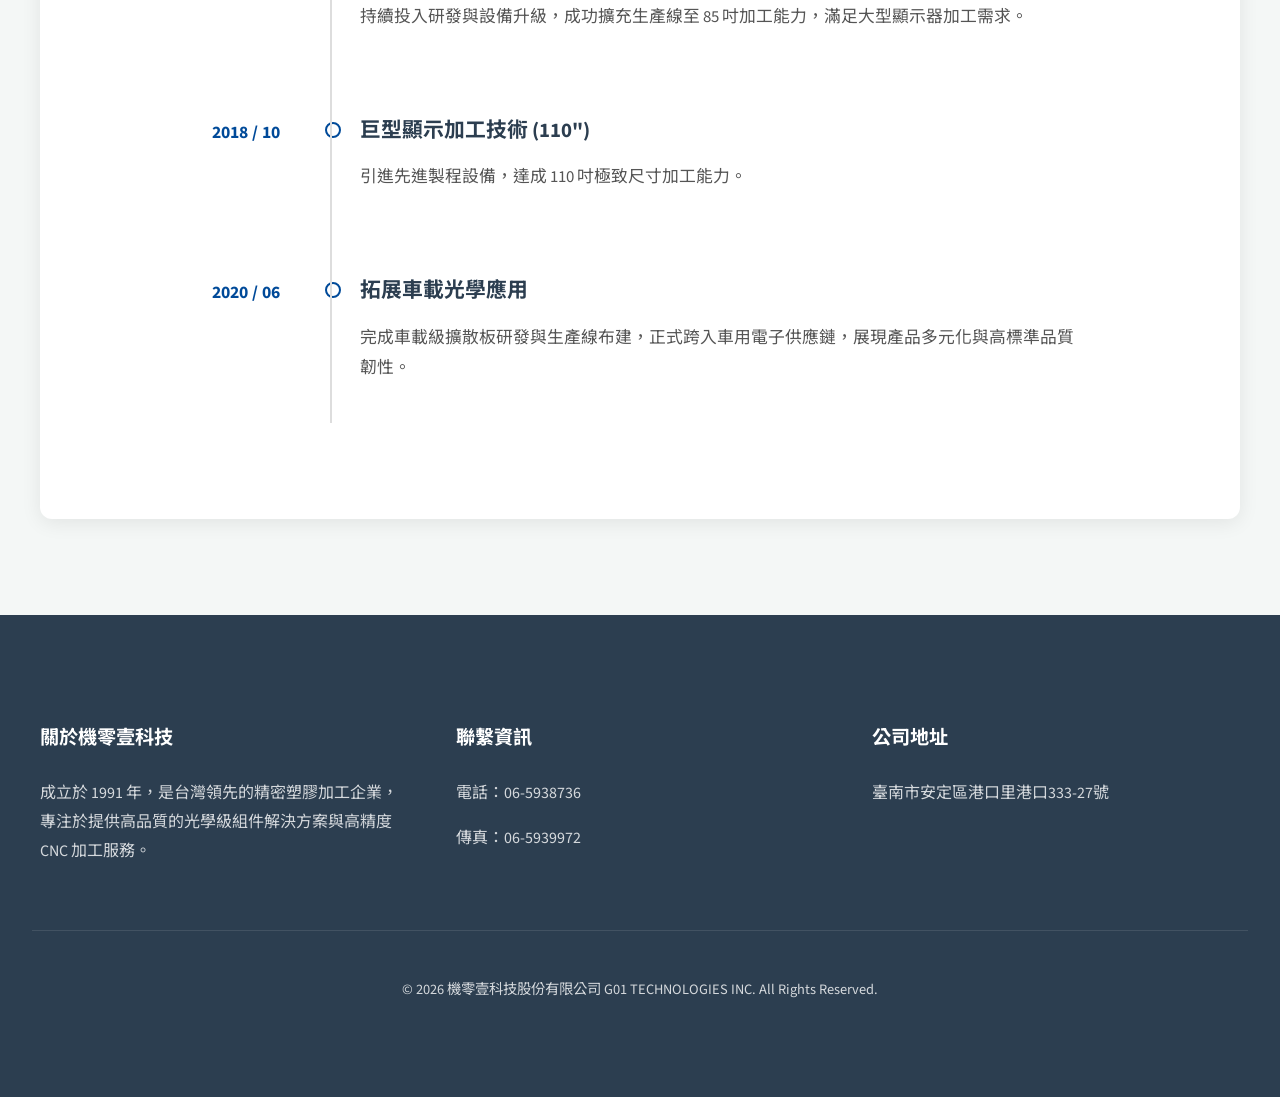
==== commit cc44419d: "Update some photo" ====
--- a/about.html
+++ b/about.html
@@ -23,7 +23,7 @@
     </header>
 
     <main>
-        <div class="hero" style="height: 350px; background-image: linear-gradient(rgba(0,40,80,0.8), rgba(0,40,80,0.8)), url('assets/images/大門.jpg');">
+        <div class="hero hero-about">
             <h1>關於機零壹科技</h1>
             <p>傳承三十年精密工藝，追求極致品質</p>
         </div>
@@ -35,7 +35,7 @@
             <div style="max-width: 800px; margin: 0 auto 3rem auto;">
                 <p style="font-size: 1.1rem; color: var(--secondary-color); font-weight: 600; margin-bottom: 1rem;">傳承三十載，精密塑膠加工的專家</p>
                 <p>機零壹科技股份有限公司 (G01 Technologies Inc.) 成立於 1991 年，座落於台南市安定區。三十多年來，我們專注於精密塑膠加工與光學級導光板的研發與生產。</p>
-                <p>從草創初期的傳統模具加工，到今日引進全自動 CNC 智慧生產線，機零壹始終站在產業轉型的前線。我們深信，唯有精確的數據與細膩的工法，才能成就卓越的產品。</p>
+                <p>從草創初期的傳統模具加工，到今日引進自動 CNC 生產線，機零壹始終站在產業轉型的前線。我們深信，唯有精確的數據與細膩的工法，才能成就卓越的產品。</p>
             </div>
             <div class="block-image" style="width: 100%; max-height: 400px; overflow: hidden; border-radius: 12px;">
                 <img src="assets/images/大門.jpg" alt="公司大門" style="width: 100%; height: 100%; object-fit: cover;">
--- a/assets/style.css
+++ b/assets/style.css
@@ -1,6 +1,6 @@
 @import url('https://fonts.googleapis.com/css2?family=Source+Sans+3:wght@400;500;600;700&family=Noto+Sans+TC:wght@300;400;500;700&display=swap');
 
-/* G01 Technology - Professional Style */
+/* G01 Technology - Original Professional Style */
 :root {
     --primary-color: #004a99;
     --primary-light: #e6f0ff;
@@ -19,10 +19,12 @@
 
 body {
     font-family: 'Source Sans 3', 'Noto Sans TC', "Microsoft JhengHei", sans-serif;
-    font-weight: 400;
     line-height: 1.8;
     color: var(--text-color);
     background-color: var(--bg-color);
+    /* 保留材質感：極細微點陣紋理 */
+    background-image: radial-gradient(#d1d5db 0.6px, transparent 0.6px);
+    background-size: 24px 24px;
     margin: 0;
 }
 
@@ -48,7 +50,7 @@
     display: flex;
     align-items: center;
     text-decoration: none;
-    font-weight: 700;
+    font-weight: 800;
     font-size: 1.5rem;
     color: var(--primary-color);
 }
@@ -98,23 +100,59 @@
     align-items: center;
     color: var(--white);
     text-align: center;
-    background: linear-gradient(rgba(0, 15, 30, 0.8), rgba(0, 30, 60, 0.65)), url('images/2db361edc32a4b70044582b040d5e3ff.jpg');
     background-size: cover;
     background-position: center;
     background-attachment: fixed;
+    overflow: hidden;
+}
+
+/* 各頁面專屬背景圖 */
+.hero-index {
+    background-image: linear-gradient(135deg, rgba(0, 45, 91, 0.9) 0%, rgba(0, 20, 40, 0.5) 100%), url('images/2db361edc32a4b70044582b040d5e3ff.jpg');
+}
+
+.hero-about {
+    height: 400px;
+    background-image: linear-gradient(135deg, rgba(0, 45, 91, 0.85) 0%, rgba(0, 20, 40, 0.6) 100%), url('images/大門.jpg');
+}
+
+.hero-products {
+    height: 400px;
+    background-image: linear-gradient(135deg, rgba(0, 45, 91, 0.85) 0%, rgba(0, 20, 40, 0.6) 100%), url('images/45084ccc015bf42b84051dc34b6914c1.jpg');
 }
 
 .hero h1 {
-    font-weight: 600;
-    font-size: 3.5rem;
-    margin-bottom: 1rem;
-    letter-spacing: normal;
-    text-shadow: 2px 2px 4px rgba(0,0,0,0.3);
+    font-weight: 700;
+    font-size: 3.8rem;
+    margin-bottom: 1.5rem;
+    letter-spacing: 1px;
+    text-shadow: 0 4px 15px rgba(0,0,0,0.3);
+    animation: heroTextUp 1.2s ease-out;
 }
 
 .hero p {
-    font-size: 1.4rem;
+    font-size: 1.5rem;
     max-width: 800px;
+    opacity: 0.95;
+    font-weight: 300;
+    animation: heroTextUp 1.2s ease-out 0.2s backwards;
+}
+
+@keyframes heroTextUp {
+    from {
+        opacity: 0;
+        transform: translateY(40px);
+    }
+    to {
+        opacity: 1;
+        transform: translateY(0);
+    }
+}
+
+@media (max-width: 768px) {
+    .hero { height: 450px; }
+    .hero h1 { font-size: 2.5rem; }
+    .hero p { font-size: 1.1rem; padding: 0 2rem; }
 }
 
 section {
@@ -179,6 +217,30 @@
 
 .block-image {
     flex: 1;
+}
+
+.slideshow-container {
+    position: relative;
+    width: 100%;
+    height: 400px; /* 固定高度以維持排版穩定 */
+    overflow: hidden;
+    border-radius: 8px;
+    box-shadow: var(--shadow);
+}
+
+.slide {
+    position: absolute;
+    top: 0;
+    left: 0;
+    width: 100%;
+    height: 100%;
+    object-fit: cover;
+    opacity: 0;
+    transition: opacity 1.5s ease-in-out;
+}
+
+.slide.active {
+    opacity: 1;
 }
 
 .block-image img {
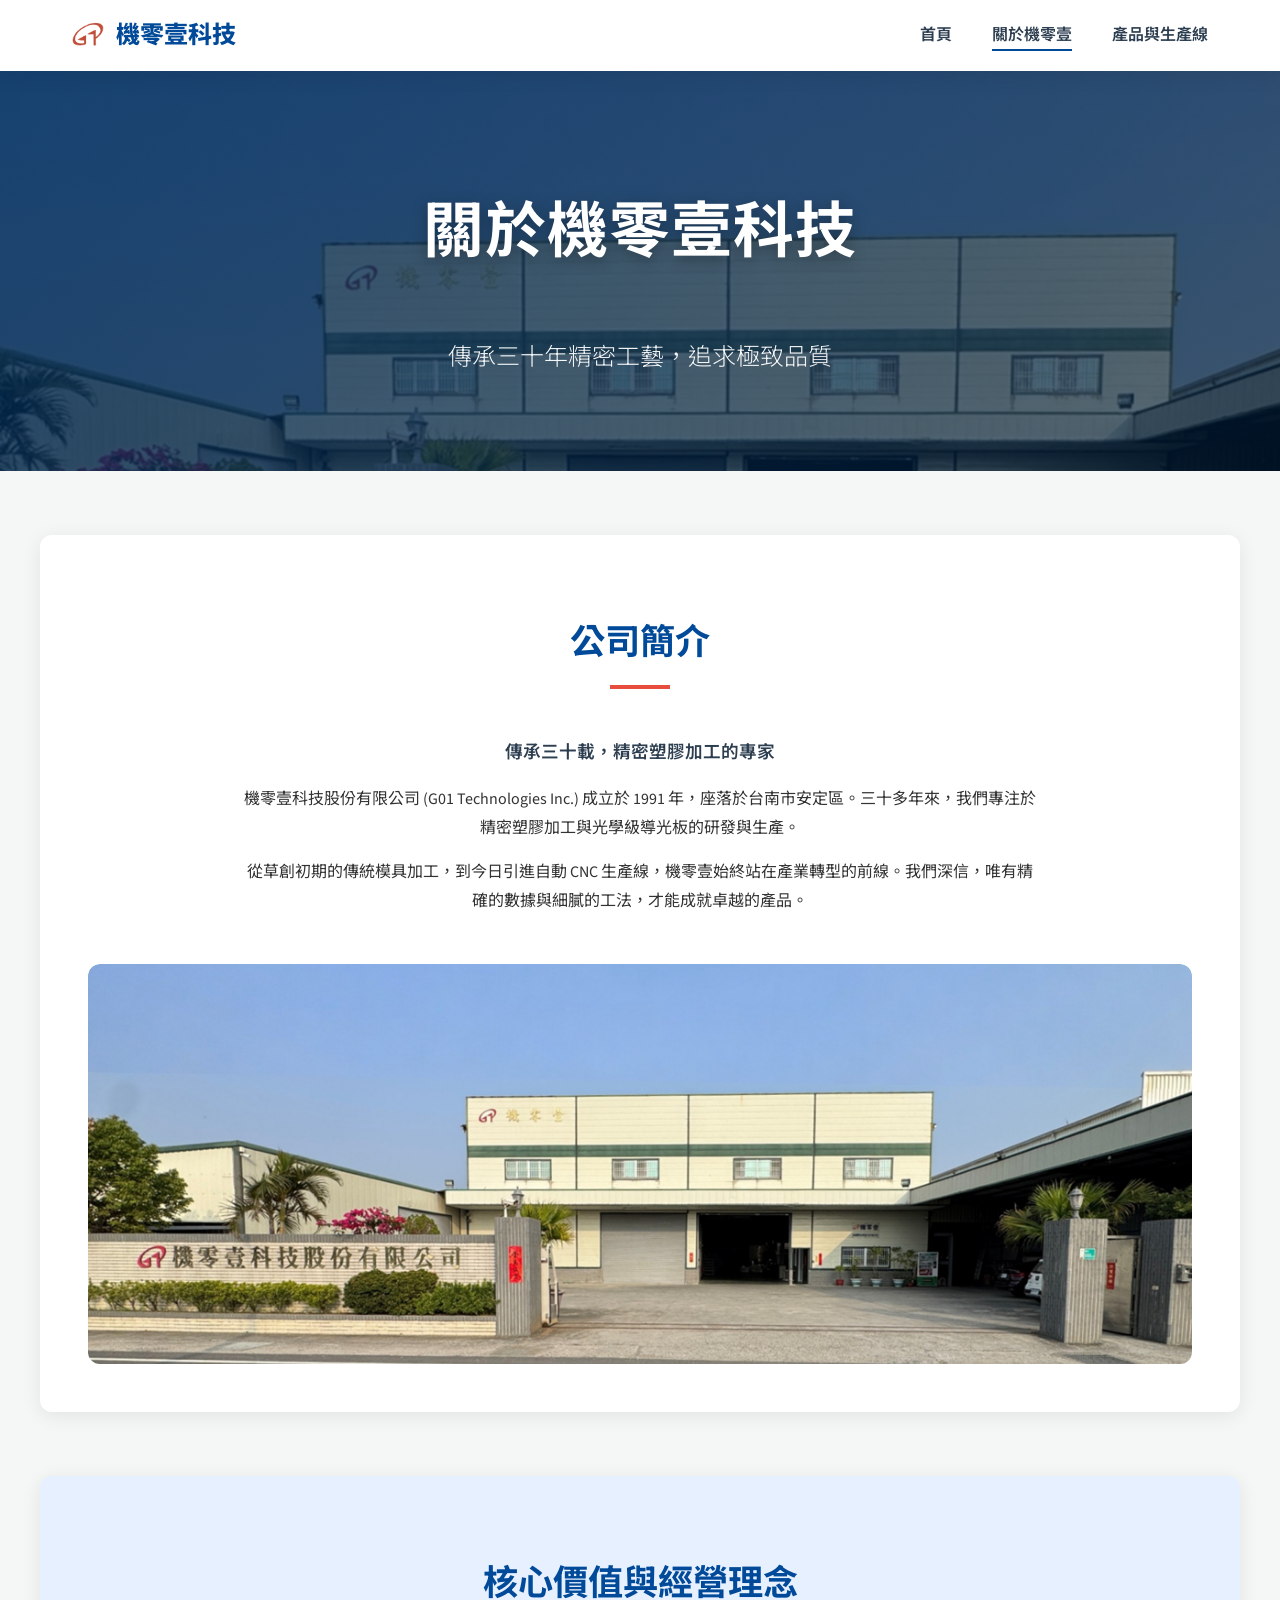
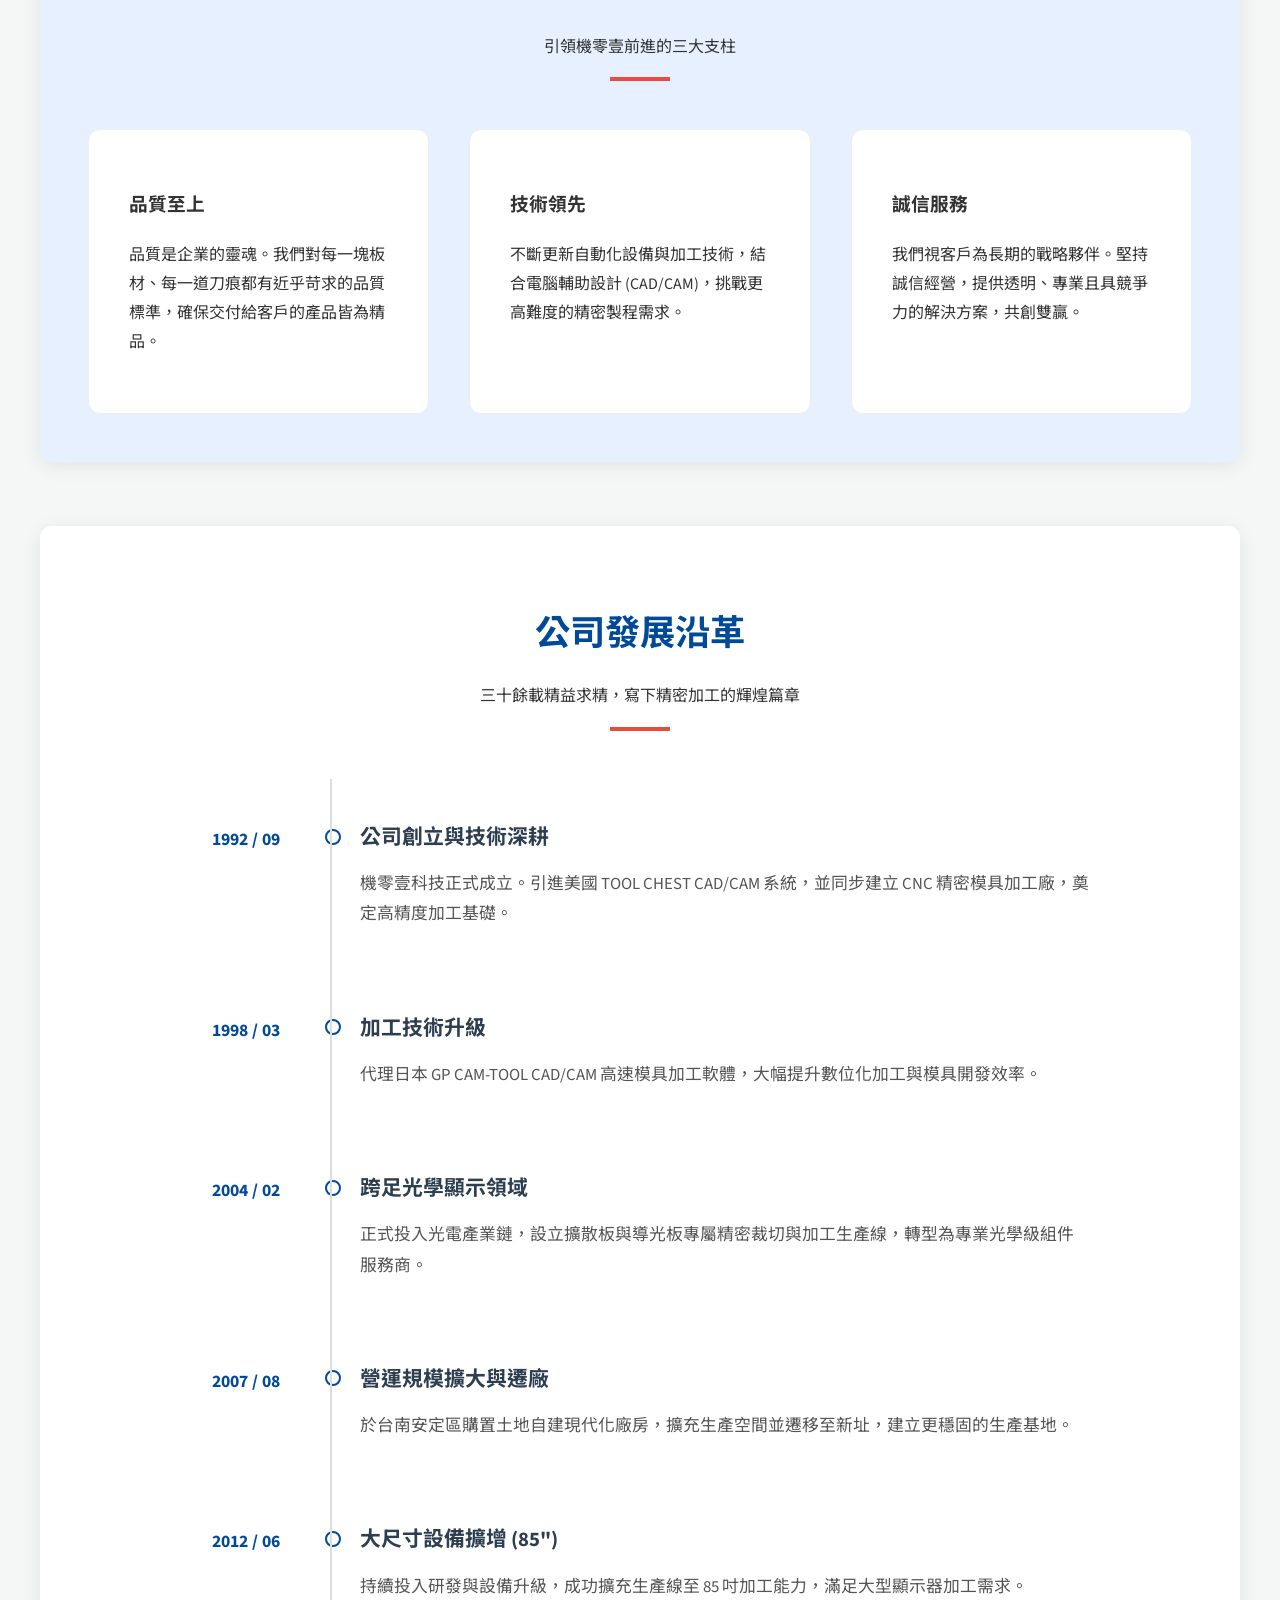
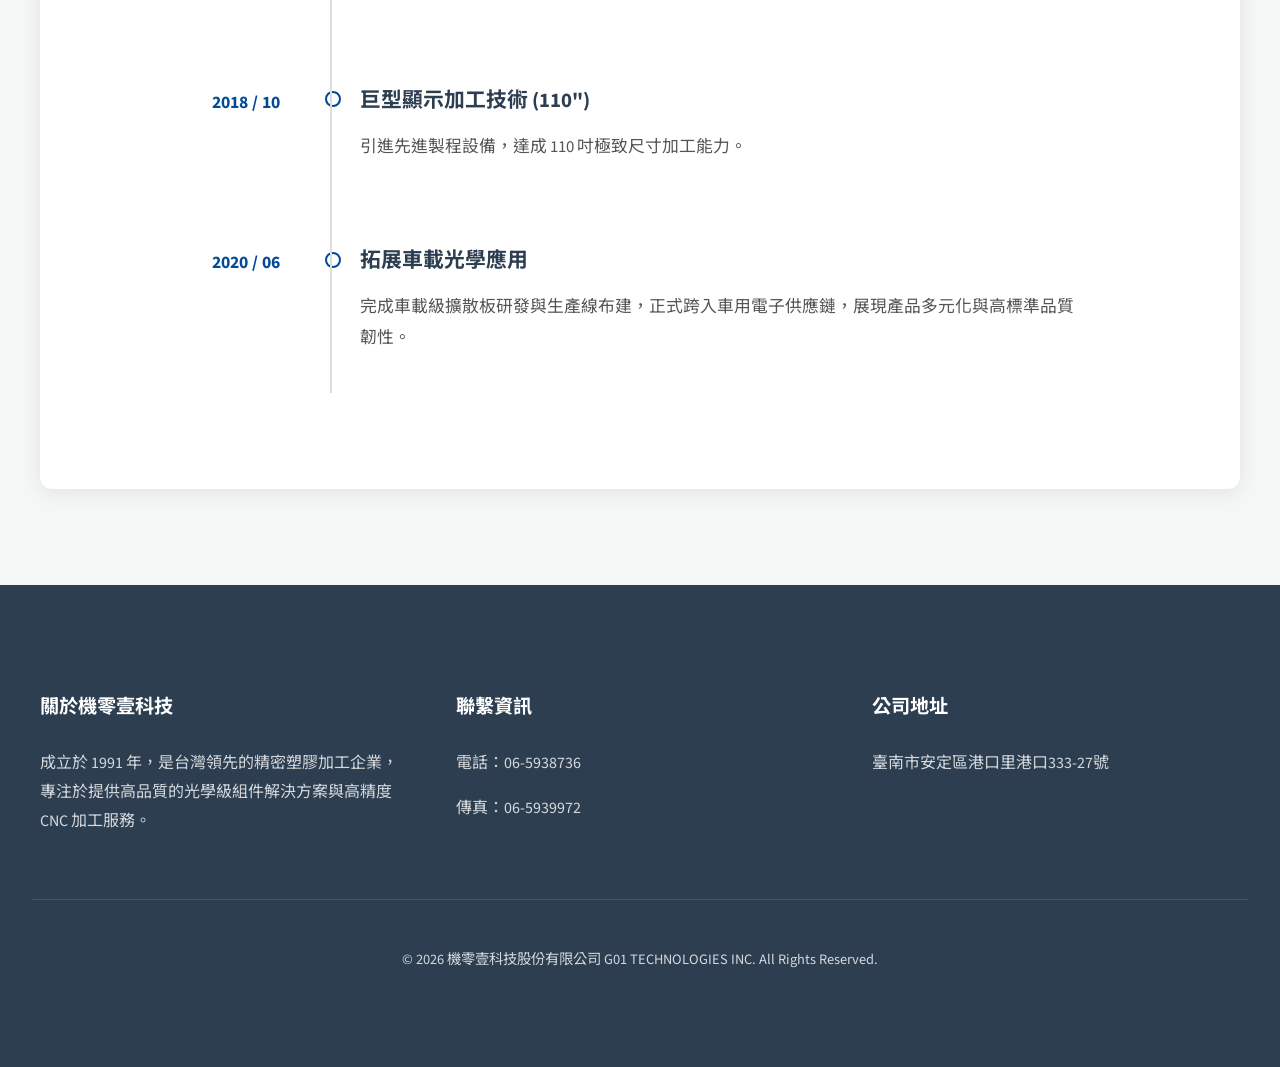
==== commit 6164ca4b: "Update some content" ====
--- a/about.html
+++ b/about.html
@@ -4,7 +4,7 @@
     <meta charset="UTF-8">
     <meta name="viewport" content="width=device-width, initial-scale=1.0">
     <title>關於機零壹 - 機零壹科技股份有限公司</title>
-    <link rel="icon" href="assets/images/機零壹Logo.jpg" type="image/jpeg">
+    <link rel="icon" href="assets/images/g01-logo-square.jpg" type="image/jpeg">
     <link rel="stylesheet" href="assets/style.css">
 </head>
 <body>
@@ -38,7 +38,7 @@
                 <p>從草創初期的傳統模具加工，到今日引進自動 CNC 生產線，機零壹始終站在產業轉型的前線。我們深信，唯有精確的數據與細膩的工法，才能成就卓越的產品。</p>
             </div>
             <div class="block-image" style="width: 100%; max-height: 400px; overflow: hidden; border-radius: 12px;">
-                <img src="assets/images/大門.jpg" alt="公司大門" style="width: 100%; height: 100%; object-fit: cover;">
+                <img src="assets/images/factory-gate.jpg" alt="公司大門" style="width: 100%; height: 100%; object-fit: cover;">
             </div>
         </section>
 
@@ -98,7 +98,7 @@
                     <div class="timeline-date">2007 / 08</div>
                     <div class="timeline-content">
                         <h4>營運規模擴大與遷廠</h4>
-                        <p>於台南安定區購置 2500 坪土地自建現代化廠房，擴充生產空間並遷移至新址，建立更穩固的生產基地。</p>
+                        <p>於台南安定區購置土地自建現代化廠房，擴充生產空間並遷移至新址，建立更穩固的生產基地。</p>
                     </div>
                 </div>
 
@@ -152,7 +152,7 @@
 
     <script>
         const observerOptions = {
-            threshold: 0.1
+            threshold: 0.01
         };
 
         const observer = new IntersectionObserver((entries) => {
--- a/assets/style.css
+++ b/assets/style.css
@@ -22,7 +22,6 @@
     line-height: 1.8;
     color: var(--text-color);
     background-color: var(--bg-color);
-    /* 保留材質感：極細微點陣紋理 */
     background-image: radial-gradient(#d1d5db 0.6px, transparent 0.6px);
     background-size: 24px 24px;
     margin: 0;
@@ -106,14 +105,13 @@
     overflow: hidden;
 }
 
-/* 各頁面專屬背景圖 */
 .hero-index {
     background-image: linear-gradient(135deg, rgba(0, 45, 91, 0.9) 0%, rgba(0, 20, 40, 0.5) 100%), url('images/2db361edc32a4b70044582b040d5e3ff.jpg');
 }
 
 .hero-about {
     height: 400px;
-    background-image: linear-gradient(135deg, rgba(0, 45, 91, 0.85) 0%, rgba(0, 20, 40, 0.6) 100%), url('images/大門.jpg');
+    background-image: linear-gradient(135deg, rgba(0, 45, 91, 0.85) 0%, rgba(0, 20, 40, 0.6) 100%), url('images/factory-gate.jpg');
 }
 
 .hero-products {
@@ -139,20 +137,8 @@
 }
 
 @keyframes heroTextUp {
-    from {
-        opacity: 0;
-        transform: translateY(40px);
-    }
-    to {
-        opacity: 1;
-        transform: translateY(0);
-    }
-}
-
-@media (max-width: 768px) {
-    .hero { height: 450px; }
-    .hero h1 { font-size: 2.5rem; }
-    .hero p { font-size: 1.1rem; padding: 0 2rem; }
+    from { opacity: 0; transform: translateY(40px); }
+    to { opacity: 1; transform: translateY(0); }
 }
 
 section {
@@ -222,10 +208,11 @@
 .slideshow-container {
     position: relative;
     width: 100%;
-    height: 400px; /* 固定高度以維持排版穩定 */
+    height: 400px;
     overflow: hidden;
     border-radius: 8px;
     box-shadow: var(--shadow);
+    background-color: #eee;
 }
 
 .slide {
@@ -236,11 +223,13 @@
     height: 100%;
     object-fit: cover;
     opacity: 0;
+    z-index: 1;
     transition: opacity 1.5s ease-in-out;
 }
 
 .slide.active {
     opacity: 1;
+    z-index: 2;
 }
 
 .block-image img {
@@ -412,14 +401,67 @@
 }
 
 @media (max-width: 768px) {
+    /* 修復導航欄：強制不換行 */
+    nav {
+        padding: 0.6rem 1rem;
+        flex-direction: row;
+        justify-content: space-between;
+        gap: 0.5rem;
+    }
+
+    .logo {
+        font-size: 1.05rem; /* 稍微再縮小一點點確保空間 */
+        white-space: nowrap;
+        flex-shrink: 0;
+    }
+
+    .logo img {
+        height: 28px;
+        margin-right: 5px;
+    }
+
+    .nav-links { 
+        gap: 0.5rem; 
+        flex-shrink: 1;
+    }
+
+    .nav-links a { 
+        font-size: 0.8rem; 
+        white-space: nowrap; 
+    }
+
+    /* 修復大標背景 */
+    .hero { 
+        height: 350px !important;
+        background-attachment: scroll !important;
+        background-position: center center !important;
+    }
+
+    .hero-about, .hero-products { height: 280px !important; }
+    .hero h1 { font-size: 1.8rem; padding: 0 1rem; }
+    .hero p { font-size: 0.95rem; padding: 0 1rem; }
+
+    /* 修復區塊佈局與圖片顯示 */
+    .image-text-block, .image-text-block:nth-child(even) {
+        flex-direction: column;
+        gap: 1.5rem;
+    }
+
+    .block-image, .block-text {
+        width: 100% !important;
+        flex: none;
+    }
+
+    .slideshow-container {
+        height: 250px !important;
+        width: 100% !important;
+        display: block !important;
+        margin-bottom: 1rem;
+    }
+
     .timeline::after { left: 15px; }
     .timeline-item { flex-direction: column; padding: 1.5rem 0 1.5rem 40px; }
     .timeline-date { text-align: left; width: auto; padding-bottom: 8px; margin-top: 0; }
     .timeline-item::after { left: 10px; top: 1.9rem; }
     .timeline-content { padding-left: 0; }
-    
-    .image-text-block, .image-text-block:nth-child(even) {
-        flex-direction: column;
-    }
-    .hero h1 { font-size: 2.5rem; }
-}
+}
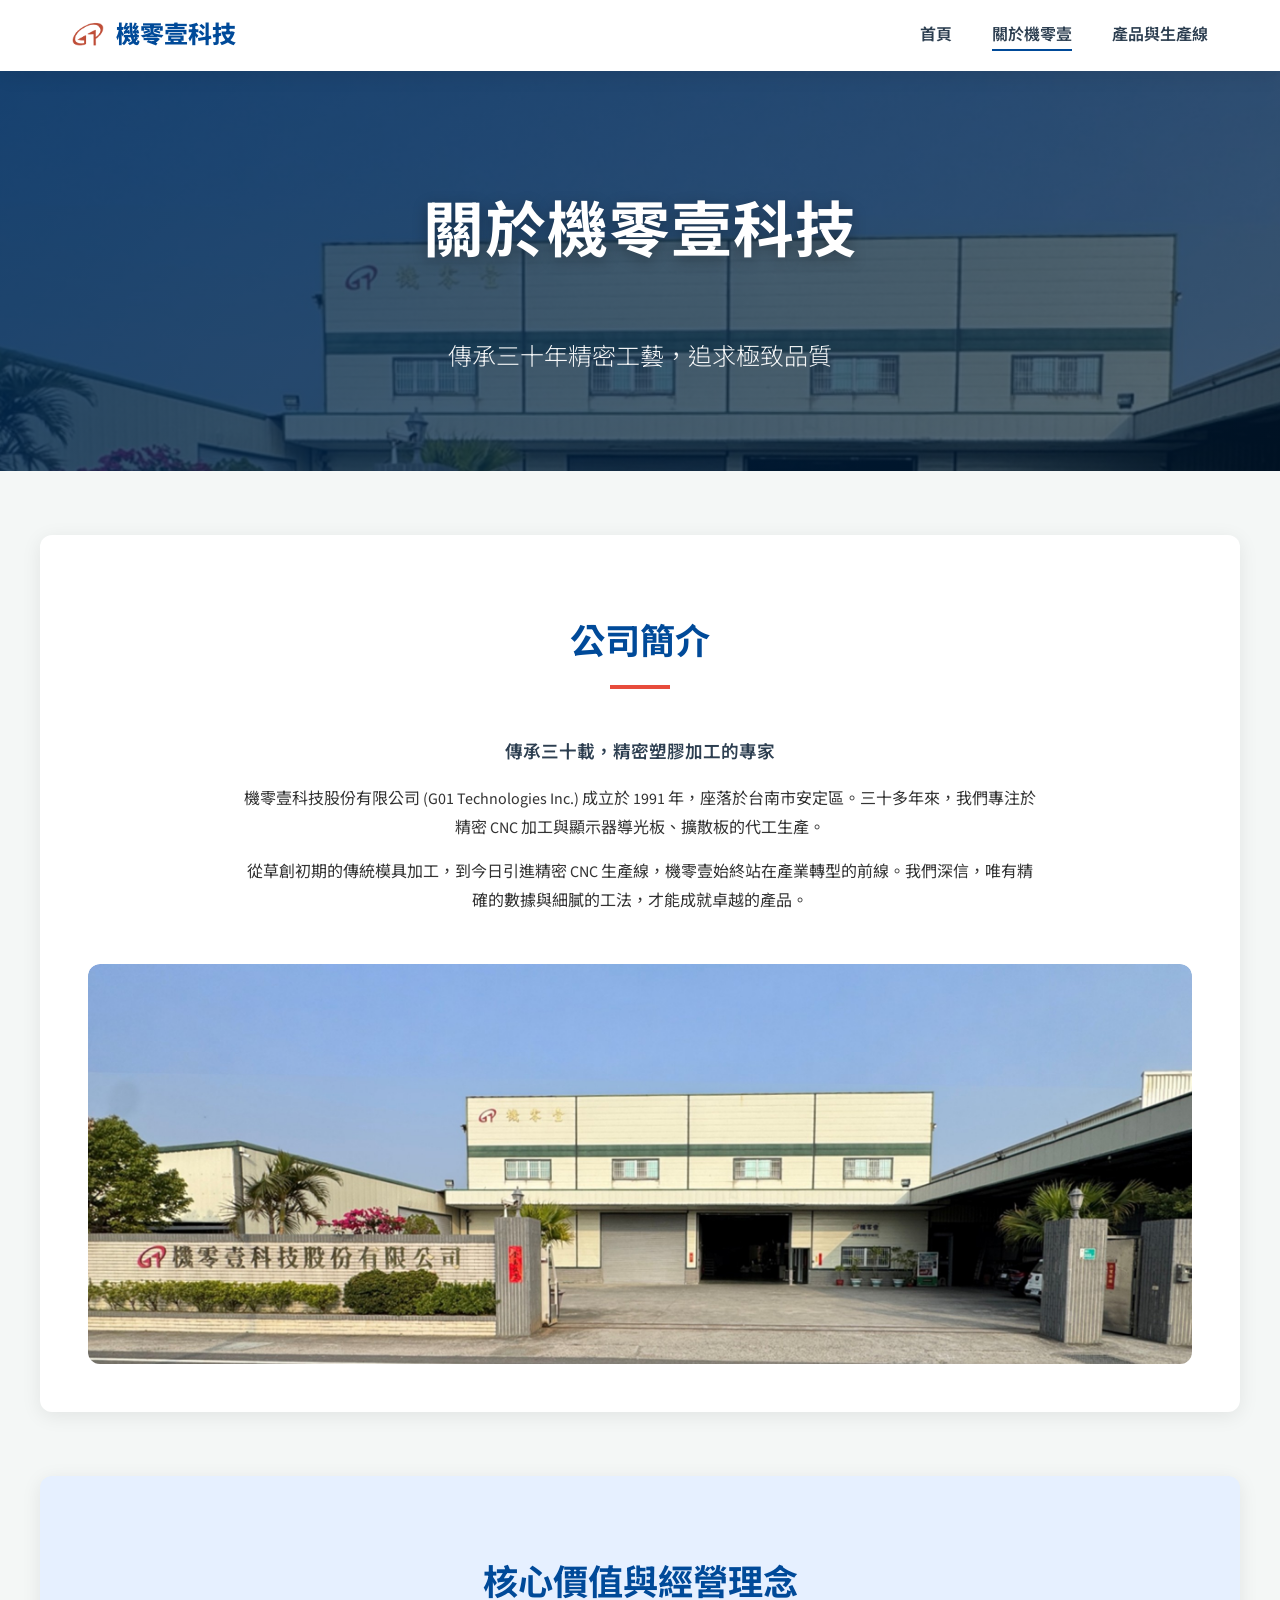
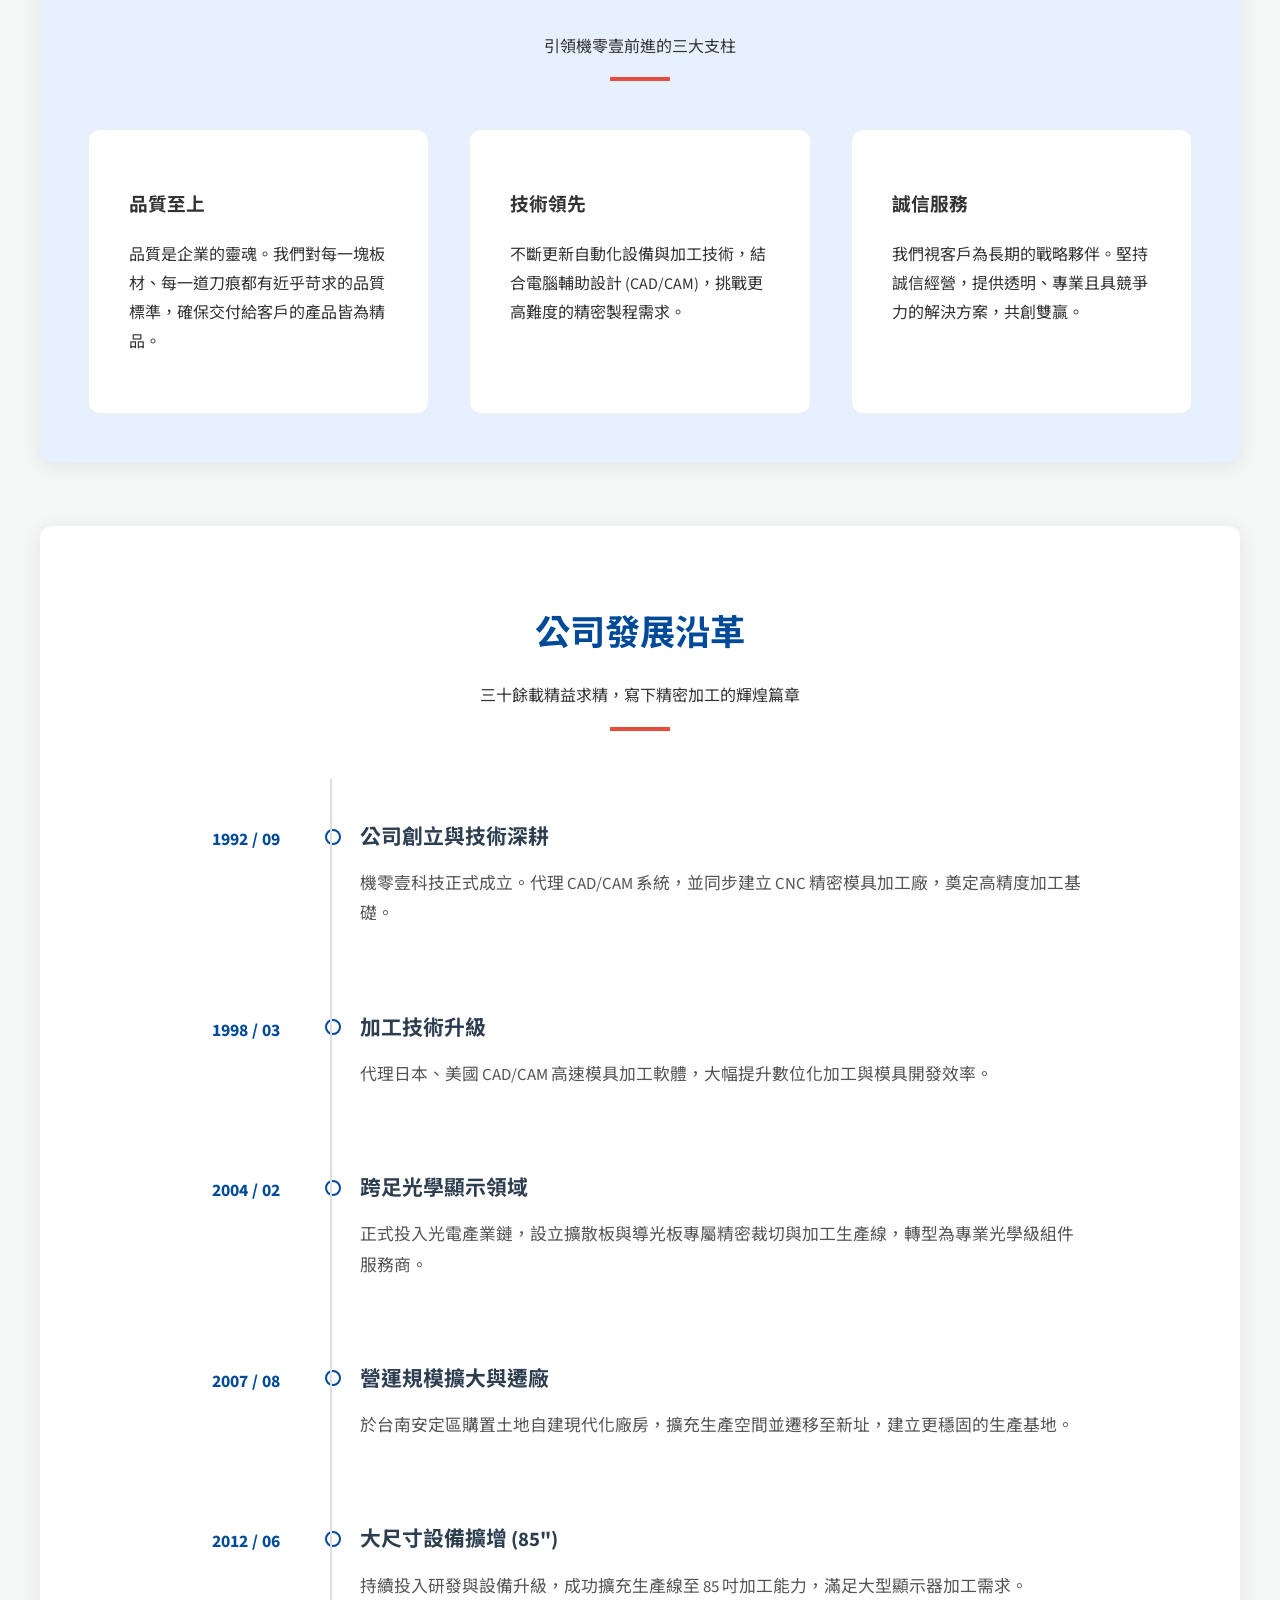
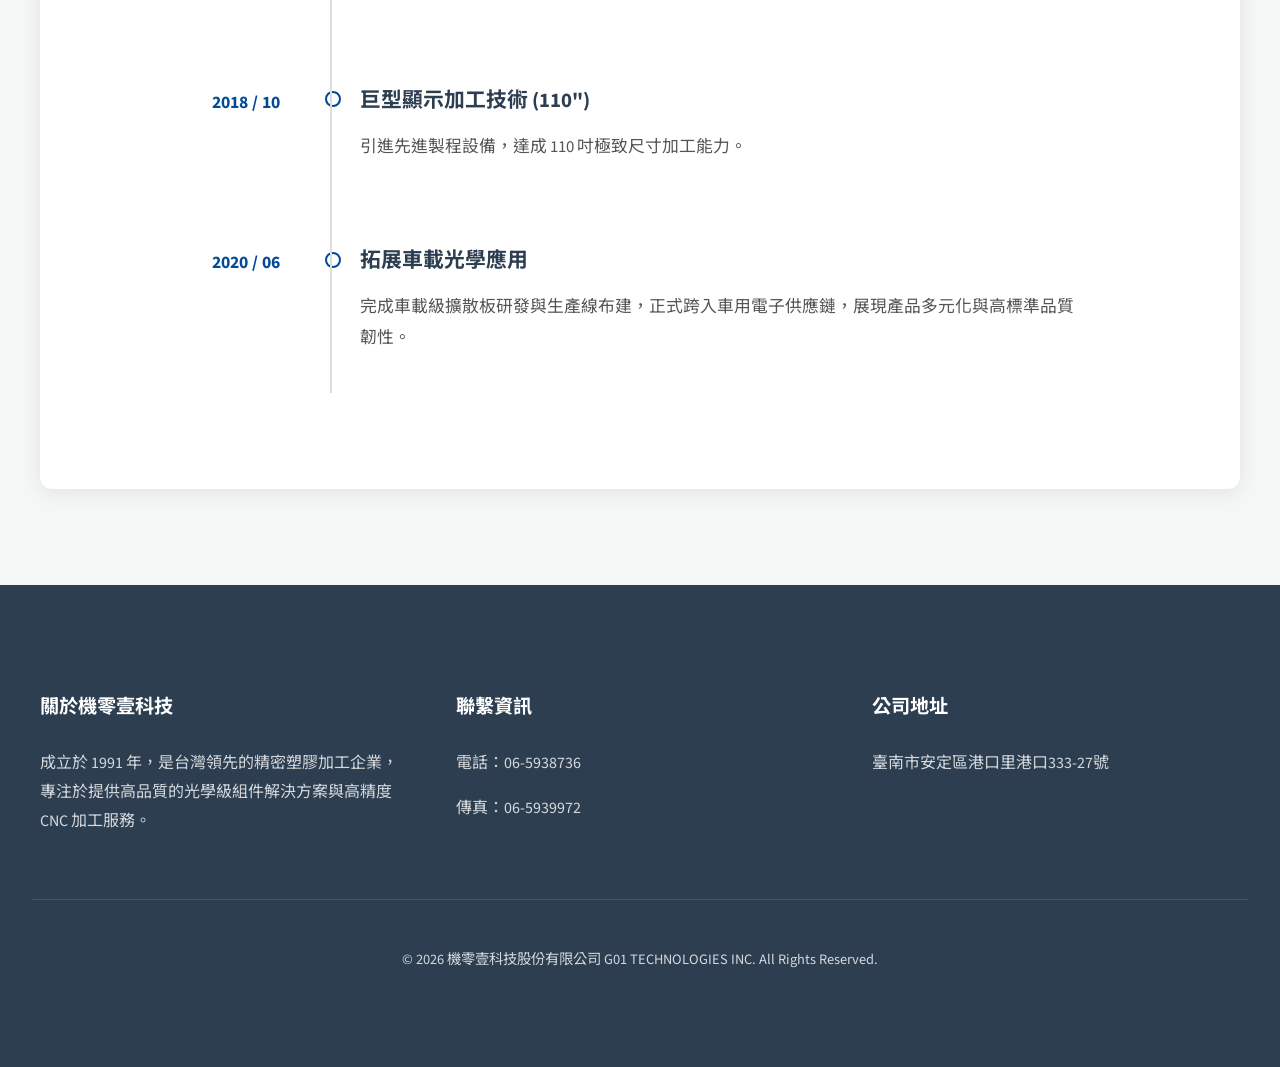
==== commit f4222624: "fix some text content" ====
--- a/about.html
+++ b/about.html
@@ -34,8 +34,8 @@
             </div>
             <div style="max-width: 800px; margin: 0 auto 3rem auto;">
                 <p style="font-size: 1.1rem; color: var(--secondary-color); font-weight: 600; margin-bottom: 1rem;">傳承三十載，精密塑膠加工的專家</p>
-                <p>機零壹科技股份有限公司 (G01 Technologies Inc.) 成立於 1991 年，座落於台南市安定區。三十多年來，我們專注於精密塑膠加工與光學級導光板的研發與生產。</p>
-                <p>從草創初期的傳統模具加工，到今日引進自動 CNC 生產線，機零壹始終站在產業轉型的前線。我們深信，唯有精確的數據與細膩的工法，才能成就卓越的產品。</p>
+                <p>機零壹科技股份有限公司 (G01 Technologies Inc.) 成立於 1991 年，座落於台南市安定區。三十多年來，我們專注於精密 CNC 加工與顯示器導光板、擴散板的代工生產。</p>
+                <p>從草創初期的傳統模具加工，到今日引進精密 CNC 生產線，機零壹始終站在產業轉型的前線。我們深信，唯有精確的數據與細膩的工法，才能成就卓越的產品。</p>
             </div>
             <div class="block-image" style="width: 100%; max-height: 400px; overflow: hidden; border-radius: 12px;">
                 <img src="assets/images/factory-gate.jpg" alt="公司大門" style="width: 100%; height: 100%; object-fit: cover;">
@@ -74,7 +74,7 @@
                     <div class="timeline-date">1992 / 09</div>
                     <div class="timeline-content">
                         <h4>公司創立與技術深耕</h4>
-                        <p>機零壹科技正式成立。引進美國 TOOL CHEST CAD/CAM 系統，並同步建立 CNC 精密模具加工廠，奠定高精度加工基礎。</p>
+                        <p>機零壹科技正式成立。代理 CAD/CAM 系統，並同步建立 CNC 精密模具加工廠，奠定高精度加工基礎。</p>
                     </div>
                 </div>
 
@@ -82,7 +82,7 @@
                     <div class="timeline-date">1998 / 03</div>
                     <div class="timeline-content">
                         <h4>加工技術升級</h4>
-                        <p>代理日本 GP CAM-TOOL CAD/CAM 高速模具加工軟體，大幅提升數位化加工與模具開發效率。</p>
+                        <p>代理日本、美國 CAD/CAM 高速模具加工軟體，大幅提升數位化加工與模具開發效率。</p>
                     </div>
                 </div>
 
